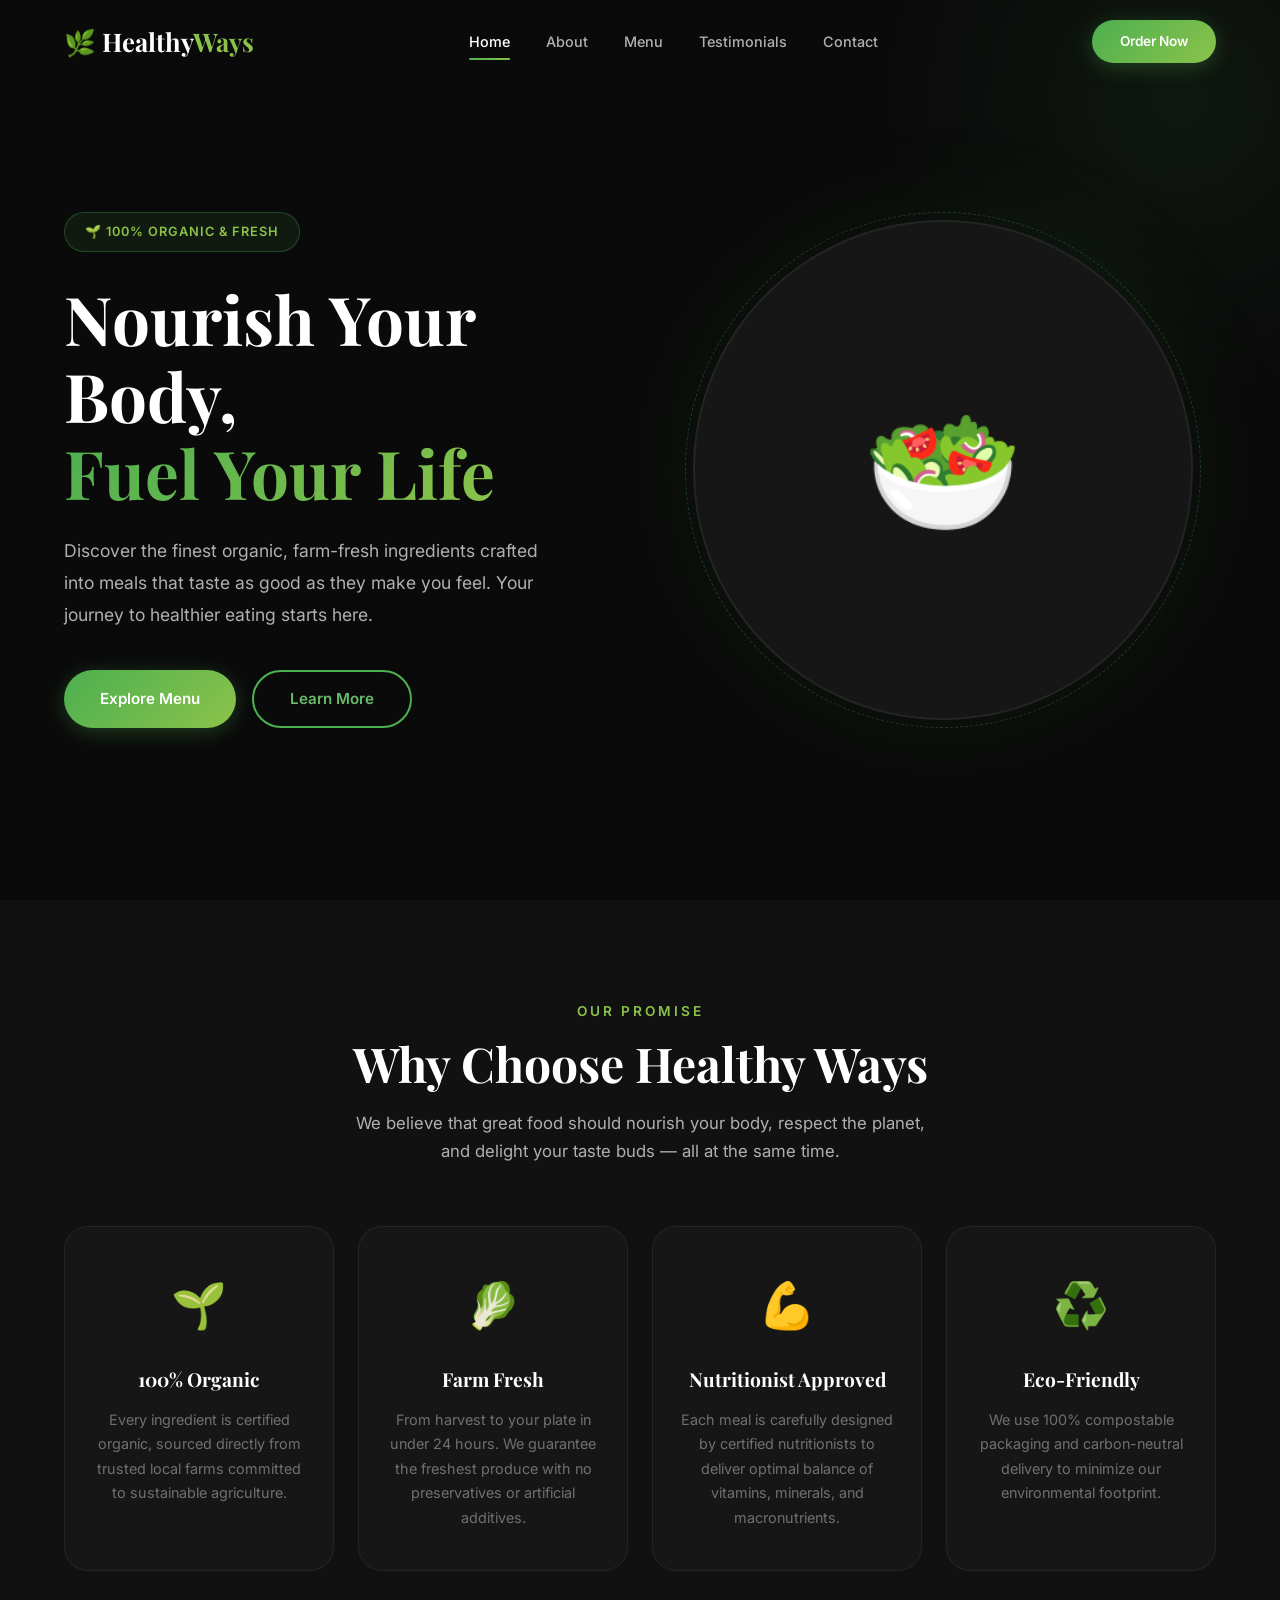
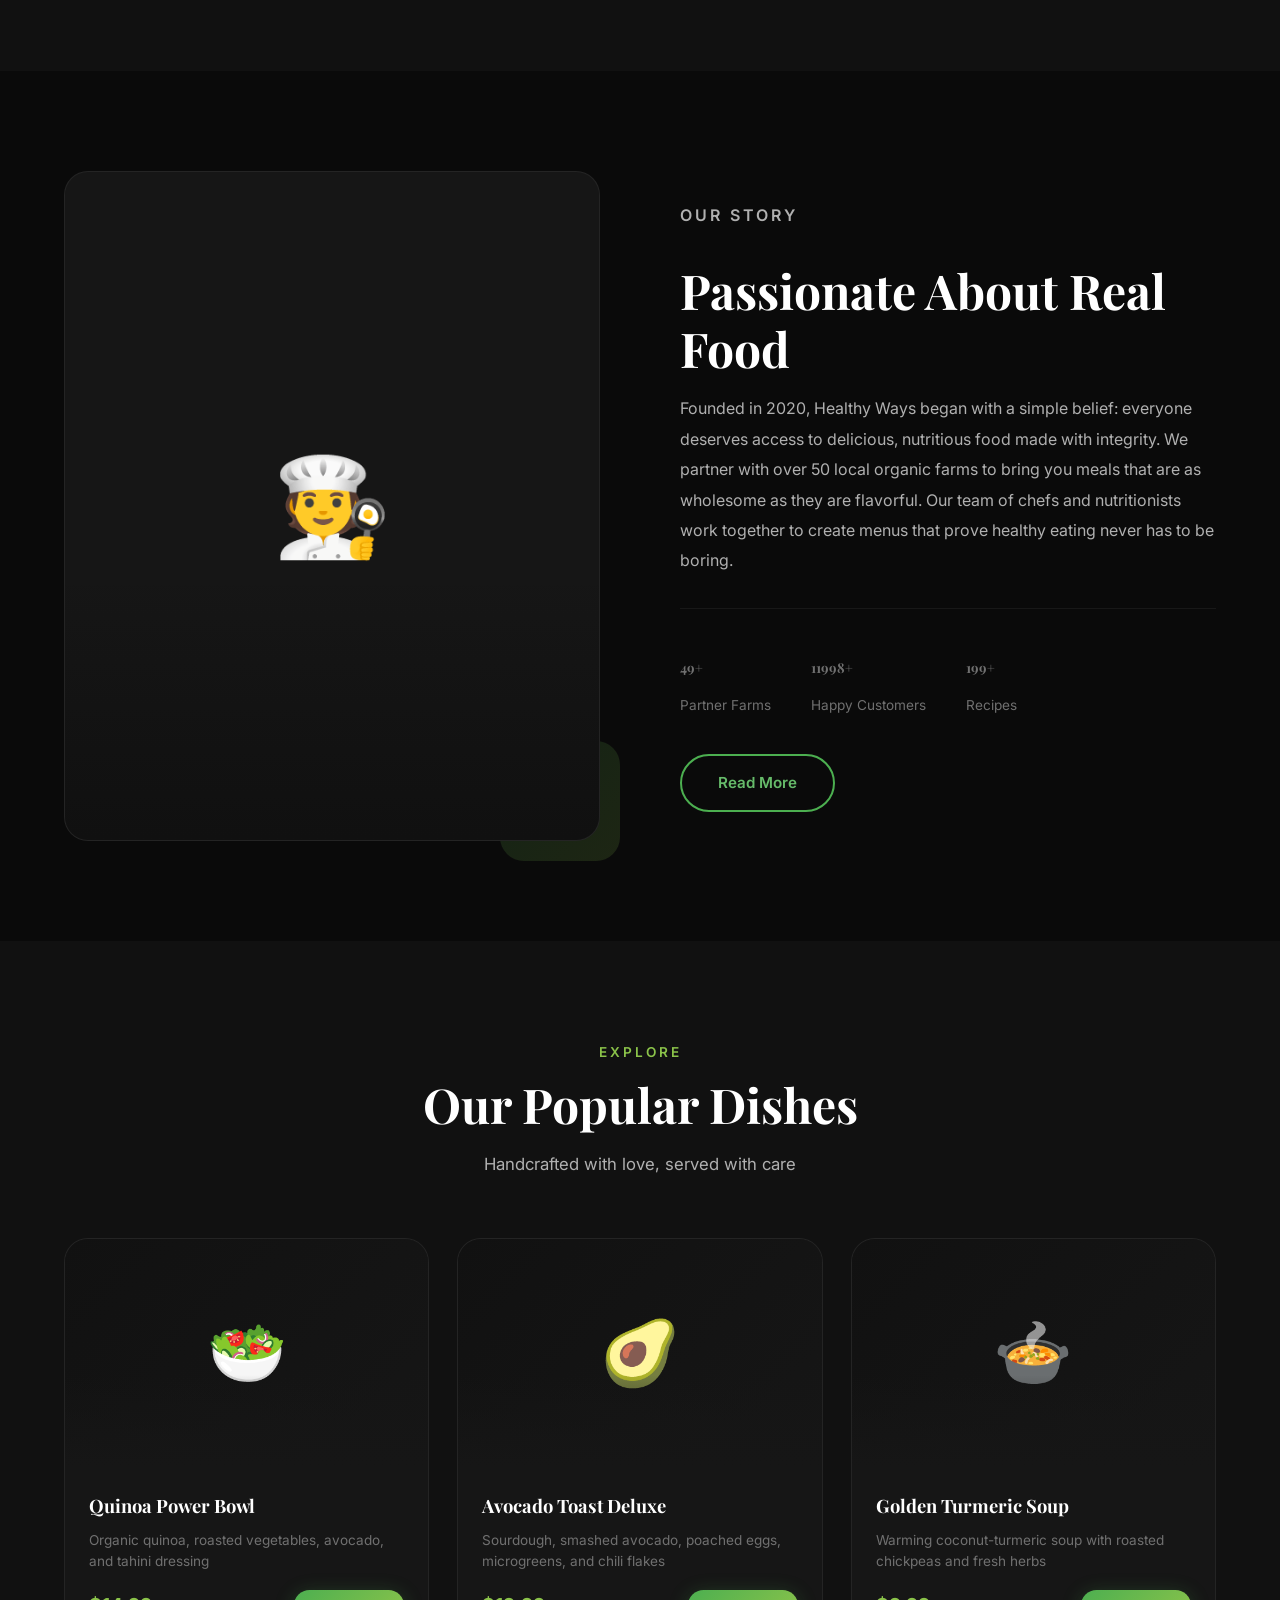
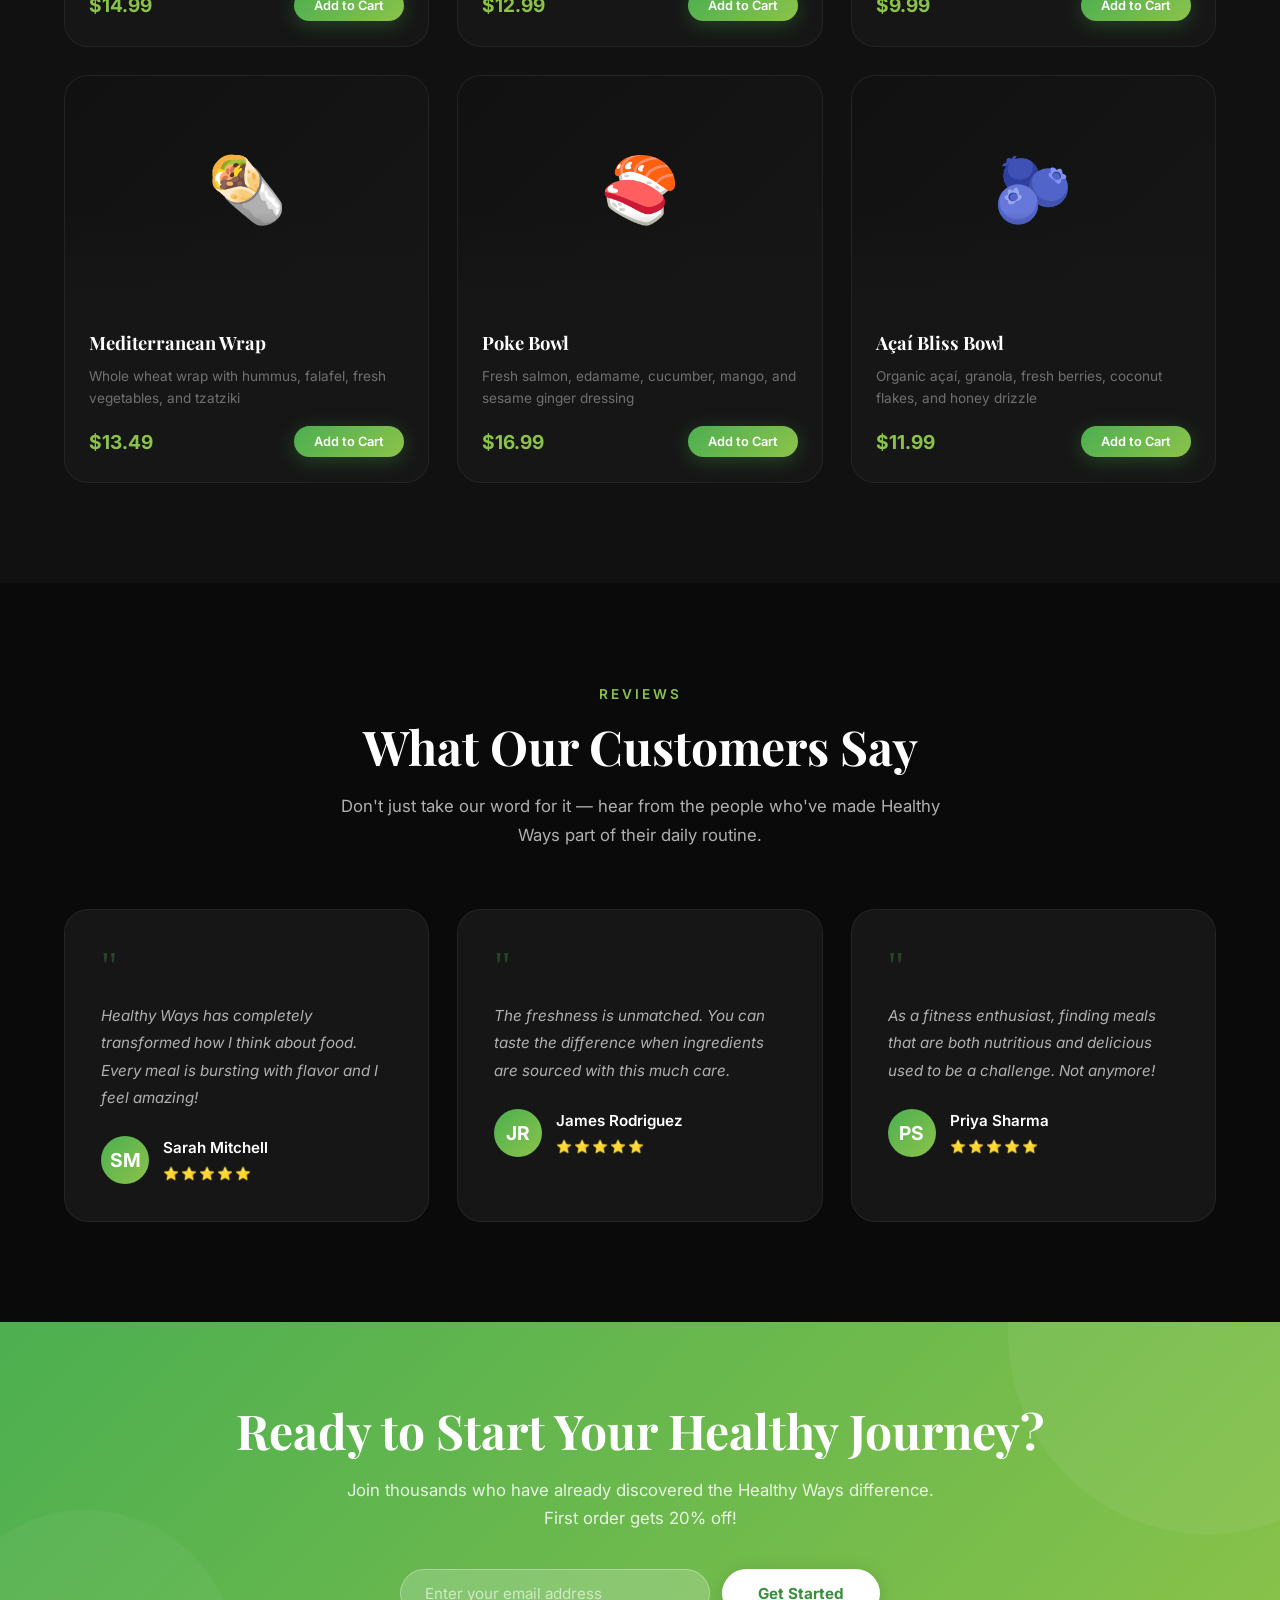
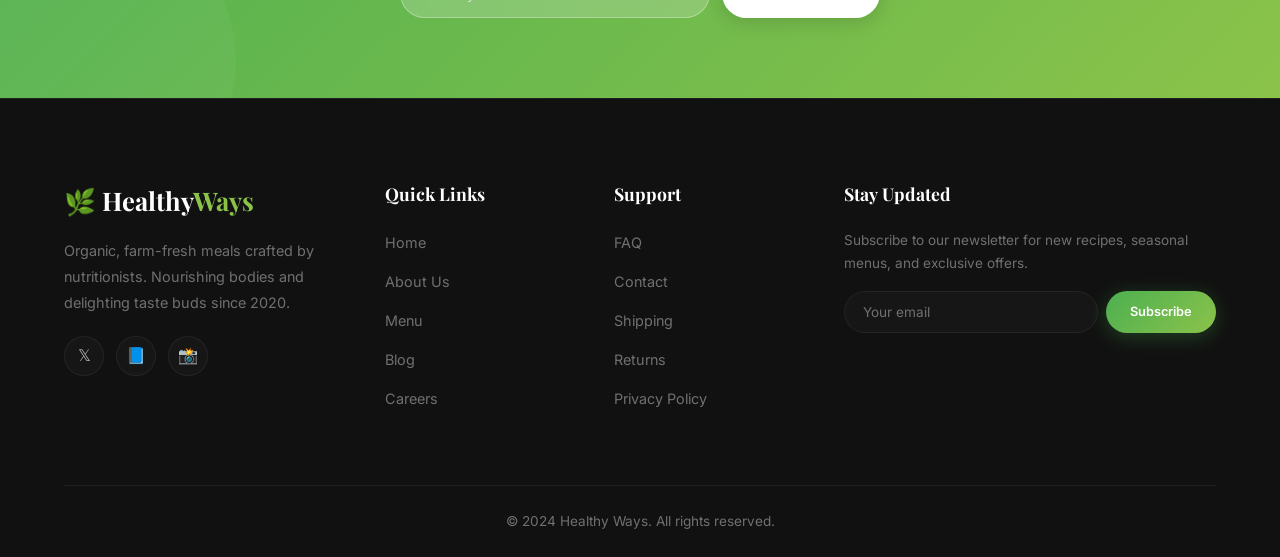
==== index.html @ c26649a1 "Initial commit" ====
<!DOCTYPE html>
<html lang="en">
<head>
  <meta charset="UTF-8">
  <meta name="viewport" content="width=device-width, initial-scale=1.0">
  <meta name="description" content="Healthy Ways — Organic, farm-fresh meals crafted by nutritionists. Discover delicious food that fuels your life.">
  <title>Healthy Ways — Nourish Your Body, Fuel Your Life</title>

  <!-- Google Fonts -->
  <link rel="preconnect" href="https://fonts.googleapis.com">
  <link rel="preconnect" href="https://fonts.gstatic.com" crossorigin>
  <link href="https://fonts.googleapis.com/css2?family=Inter:wght@300;400;500;600;700&family=Playfair+Display:wght@400;700&display=swap" rel="stylesheet">

  <!-- Stylesheet -->
  <link rel="stylesheet" href="css/style.css">
</head>
<body>

  <!-- ============================================
       NAVBAR
       ============================================ -->
  <header class="navbar" role="banner">
    <div class="container">
      <a href="#" class="nav-logo" aria-label="Healthy Ways Home">🌿 Healthy<span>Ways</span></a>

      <nav class="nav-links" role="navigation" aria-label="Main navigation">
        <a href="#home">Home</a>
        <a href="#about">About</a>
        <a href="#menu">Menu</a>
        <a href="#testimonials">Testimonials</a>
        <a href="#contact">Contact</a>
      </nav>

      <div class="nav-cta">
        <a href="#menu" class="btn btn-primary btn-sm">Order Now</a>
      </div>

      <button class="nav-toggle" aria-label="Toggle navigation menu" aria-expanded="false">
        <span></span><span></span><span></span>
      </button>
    </div>
  </header>

  <main>

    <!-- ============================================
         HERO
         ============================================ -->
    <section class="hero" id="home">
      <div class="container">
        <div class="hero-content fade-in">
          <div class="hero-badge">🌱 100% Organic & Fresh</div>
          <h1 class="hero-title">
            Nourish Your Body,<br>
            <span class="highlight">Fuel Your Life</span>
          </h1>
          <p class="hero-subtitle">
            Discover the finest organic, farm-fresh ingredients crafted into meals that taste as good as they make you feel. Your journey to healthier eating starts here.
          </p>
          <div class="hero-buttons">
            <a href="#menu" class="btn btn-primary">Explore Menu</a>
            <a href="#about" class="btn btn-outline">Learn More</a>
          </div>
        </div>

        <div class="hero-image fade-in-right">
          <div class="hero-image-placeholder" role="img" aria-label="Fresh healthy salad bowl">
            🥗
          </div>
        </div>
      </div>
    </section>

    <!-- ============================================
         FEATURES
         ============================================ -->
    <section class="features" id="features">
      <div class="container">
        <div class="section-header fade-in">
          <p class="section-subtitle">Our Promise</p>
          <h2 class="section-title">Why Choose Healthy Ways</h2>
          <p class="section-desc">We believe that great food should nourish your body, respect the planet, and delight your taste buds — all at the same time.</p>
        </div>

        <div class="features-grid">
          <div class="feature-card fade-in">
            <span class="feature-icon">🌱</span>
            <h3>100% Organic</h3>
            <p>Every ingredient is certified organic, sourced directly from trusted local farms committed to sustainable agriculture.</p>
          </div>

          <div class="feature-card fade-in">
            <span class="feature-icon">🥬</span>
            <h3>Farm Fresh</h3>
            <p>From harvest to your plate in under 24 hours. We guarantee the freshest produce with no preservatives or artificial additives.</p>
          </div>

          <div class="feature-card fade-in">
            <span class="feature-icon">💪</span>
            <h3>Nutritionist Approved</h3>
            <p>Each meal is carefully designed by certified nutritionists to deliver optimal balance of vitamins, minerals, and macronutrients.</p>
          </div>

          <div class="feature-card fade-in">
            <span class="feature-icon">♻️</span>
            <h3>Eco-Friendly</h3>
            <p>We use 100% compostable packaging and carbon-neutral delivery to minimize our environmental footprint.</p>
          </div>
        </div>
      </div>
    </section>

    <!-- ============================================
         ABOUT
         ============================================ -->
    <section class="about" id="about">
      <div class="container">
        <div class="about-image fade-in-left">
          <div class="about-image-placeholder" role="img" aria-label="Our chef preparing healthy meals">
            🧑‍🍳
          </div>
          <div class="about-accent"></div>
        </div>

        <div class="about-content fade-in-right">
          <p class="section-subtitle">Our Story</p>
          <h2 class="section-title">Passionate About Real Food</h2>
          <p>
            Founded in 2020, Healthy Ways began with a simple belief: everyone deserves access to delicious, nutritious food made with integrity. We partner with over 50 local organic farms to bring you meals that are as wholesome as they are flavorful. Our team of chefs and nutritionists work together to create menus that prove healthy eating never has to be boring.
          </p>

          <div class="about-stats">
            <div class="about-stat">
              <h4><span class="counter" data-target="50" data-suffix="+">0</span></h4>
              <span>Partner Farms</span>
            </div>
            <div class="about-stat">
              <h4><span class="counter" data-target="12000" data-suffix="+">0</span></h4>
              <span>Happy Customers</span>
            </div>
            <div class="about-stat">
              <h4><span class="counter" data-target="200" data-suffix="+">0</span></h4>
              <span>Recipes</span>
            </div>
          </div>

          <a href="#" class="btn btn-outline">Read More</a>
        </div>
      </div>
    </section>

    <!-- ============================================
         MENU / PRODUCTS
         ============================================ -->
    <section class="menu" id="menu">
      <div class="container">
        <div class="section-header fade-in">
          <p class="section-subtitle">Explore</p>
          <h2 class="section-title">Our Popular Dishes</h2>
          <p class="section-desc">Handcrafted with love, served with care</p>
        </div>

        <div class="menu-grid">
          <!-- Product 1 -->
          <article class="product-card fade-in">
            <div class="product-image" role="img" aria-label="Quinoa Power Bowl">🥗</div>
            <div class="product-info">
              <h3>Quinoa Power Bowl</h3>
              <p class="product-desc">Organic quinoa, roasted vegetables, avocado, and tahini dressing</p>
              <div class="product-footer">
                <span class="product-price">$14.99</span>
                <button class="btn btn-primary btn-sm">Add to Cart</button>
              </div>
            </div>
          </article>

          <!-- Product 2 -->
          <article class="product-card fade-in">
            <div class="product-image" role="img" aria-label="Avocado Toast Deluxe">🥑</div>
            <div class="product-info">
              <h3>Avocado Toast Deluxe</h3>
              <p class="product-desc">Sourdough, smashed avocado, poached eggs, microgreens, and chili flakes</p>
              <div class="product-footer">
                <span class="product-price">$12.99</span>
                <button class="btn btn-primary btn-sm">Add to Cart</button>
              </div>
            </div>
          </article>

          <!-- Product 3 -->
          <article class="product-card fade-in">
            <div class="product-image" role="img" aria-label="Golden Turmeric Soup">🍲</div>
            <div class="product-info">
              <h3>Golden Turmeric Soup</h3>
              <p class="product-desc">Warming coconut-turmeric soup with roasted chickpeas and fresh herbs</p>
              <div class="product-footer">
                <span class="product-price">$9.99</span>
                <button class="btn btn-primary btn-sm">Add to Cart</button>
              </div>
            </div>
          </article>

          <!-- Product 4 -->
          <article class="product-card fade-in">
            <div class="product-image" role="img" aria-label="Mediterranean Wrap">🌯</div>
            <div class="product-info">
              <h3>Mediterranean Wrap</h3>
              <p class="product-desc">Whole wheat wrap with hummus, falafel, fresh vegetables, and tzatziki</p>
              <div class="product-footer">
                <span class="product-price">$13.49</span>
                <button class="btn btn-primary btn-sm">Add to Cart</button>
              </div>
            </div>
          </article>

          <!-- Product 5 -->
          <article class="product-card fade-in">
            <div class="product-image" role="img" aria-label="Poke Bowl">🍣</div>
            <div class="product-info">
              <h3>Poke Bowl</h3>
              <p class="product-desc">Fresh salmon, edamame, cucumber, mango, and sesame ginger dressing</p>
              <div class="product-footer">
                <span class="product-price">$16.99</span>
                <button class="btn btn-primary btn-sm">Add to Cart</button>
              </div>
            </div>
          </article>

          <!-- Product 6 -->
          <article class="product-card fade-in">
            <div class="product-image" role="img" aria-label="Açaí Bliss Bowl">🫐</div>
            <div class="product-info">
              <h3>Açaí Bliss Bowl</h3>
              <p class="product-desc">Organic açaí, granola, fresh berries, coconut flakes, and honey drizzle</p>
              <div class="product-footer">
                <span class="product-price">$11.99</span>
                <button class="btn btn-primary btn-sm">Add to Cart</button>
              </div>
            </div>
          </article>
        </div>
      </div>
    </section>

    <!-- ============================================
         TESTIMONIALS
         ============================================ -->
    <section class="testimonials" id="testimonials">
      <div class="container">
        <div class="section-header fade-in">
          <p class="section-subtitle">Reviews</p>
          <h2 class="section-title">What Our Customers Say</h2>
          <p class="section-desc">Don't just take our word for it — hear from the people who've made Healthy Ways part of their daily routine.</p>
        </div>

        <div class="testimonials-grid">
          <article class="testimonial-card fade-in">
            <div class="testimonial-quote">"</div>
            <p>Healthy Ways has completely transformed how I think about food. Every meal is bursting with flavor and I feel amazing!</p>
            <div class="testimonial-author">
              <div class="testimonial-avatar">SM</div>
              <div>
                <div class="testimonial-name">Sarah Mitchell</div>
                <div class="testimonial-rating">⭐⭐⭐⭐⭐</div>
              </div>
            </div>
          </article>

          <article class="testimonial-card fade-in">
            <div class="testimonial-quote">"</div>
            <p>The freshness is unmatched. You can taste the difference when ingredients are sourced with this much care.</p>
            <div class="testimonial-author">
              <div class="testimonial-avatar">JR</div>
              <div>
                <div class="testimonial-name">James Rodriguez</div>
                <div class="testimonial-rating">⭐⭐⭐⭐⭐</div>
              </div>
            </div>
          </article>

          <article class="testimonial-card fade-in">
            <div class="testimonial-quote">"</div>
            <p>As a fitness enthusiast, finding meals that are both nutritious and delicious used to be a challenge. Not anymore!</p>
            <div class="testimonial-author">
              <div class="testimonial-avatar">PS</div>
              <div>
                <div class="testimonial-name">Priya Sharma</div>
                <div class="testimonial-rating">⭐⭐⭐⭐⭐</div>
              </div>
            </div>
          </article>
        </div>
      </div>
    </section>

    <!-- ============================================
         CTA SECTION
         ============================================ -->
    <section class="cta-section" id="contact">
      <div class="container">
        <h2 class="section-title">Ready to Start Your Healthy Journey?</h2>
        <p class="section-desc">Join thousands who have already discovered the Healthy Ways difference. First order gets 20% off!</p>
        <form class="cta-form newsletter-form" aria-label="Get started form">
          <input type="email" placeholder="Enter your email address" required aria-label="Email address">
          <button type="submit" class="btn">Get Started</button>
        </form>
        <p class="cta-success">🎉 Welcome aboard! Check your inbox for your 20% discount code.</p>
      </div>
    </section>

  </main>

  <!-- ============================================
       FOOTER
       ============================================ -->
  <footer class="footer" role="contentinfo">
    <div class="container">
      <div class="footer-grid">

        <!-- Brand -->
        <div class="footer-brand">
          <a href="#" class="nav-logo">🌿 Healthy<span>Ways</span></a>
          <p>Organic, farm-fresh meals crafted by nutritionists. Nourishing bodies and delighting taste buds since 2020.</p>
          <div class="footer-socials">
            <a href="#" aria-label="Twitter">𝕏</a>
            <a href="#" aria-label="Facebook">📘</a>
            <a href="#" aria-label="Instagram">📸</a>
          </div>
        </div>

        <!-- Quick Links -->
        <div class="footer-col">
          <h4>Quick Links</h4>
          <ul>
            <li><a href="#home">Home</a></li>
            <li><a href="#about">About Us</a></li>
            <li><a href="#menu">Menu</a></li>
            <li><a href="#">Blog</a></li>
            <li><a href="#">Careers</a></li>
          </ul>
        </div>

        <!-- Support -->
        <div class="footer-col">
          <h4>Support</h4>
          <ul>
            <li><a href="#">FAQ</a></li>
            <li><a href="#contact">Contact</a></li>
            <li><a href="#">Shipping</a></li>
            <li><a href="#">Returns</a></li>
            <li><a href="#">Privacy Policy</a></li>
          </ul>
        </div>

        <!-- Newsletter -->
        <div class="footer-col footer-newsletter">
          <h4>Stay Updated</h4>
          <p>Subscribe to our newsletter for new recipes, seasonal menus, and exclusive offers.</p>
          <form class="footer-newsletter-form newsletter-form" aria-label="Newsletter signup">
            <input type="email" placeholder="Your email" required aria-label="Email for newsletter">
            <button type="submit" class="btn btn-primary btn-sm">Subscribe</button>
          </form>
        </div>

      </div>

      <div class="footer-bottom">
        <p>&copy; 2024 Healthy Ways. All rights reserved.</p>
      </div>
    </div>
  </footer>

  <!-- JavaScript -->
  <script src="js/main.js"></script>
</body>
</html>
---- css/style.css ----
/* ============================================
   Healthy Ways — Dark Theme Stylesheet
   ============================================ */

/* --- Custom Properties --- */
:root {
  /* Colors */
  --bg-primary: #0a0a0a;
  --bg-secondary: #111111;
  --bg-card: #161616;
  --bg-card-hover: #1c1c1c;
  --bg-navbar: rgba(10, 10, 10, 0.85);
  --bg-navbar-scrolled: rgba(10, 10, 10, 0.97);

  --accent: #4CAF50;
  --accent-light: #66BB6A;
  --accent-dark: #388E3C;
  --accent-lime: #8BC34A;
  --accent-gradient: linear-gradient(135deg, #4CAF50, #8BC34A);

  --text-primary: #ffffff;
  --text-secondary: #b0b0b0;
  --text-muted: #707070;
  --text-accent: #8BC34A;

  --border-color: rgba(255, 255, 255, 0.06);
  --border-accent: rgba(76, 175, 80, 0.3);

  /* Typography */
  --font-heading: 'Playfair Display', Georgia, serif;
  --font-body: 'Inter', -apple-system, BlinkMacSystemFont, sans-serif;

  /* Spacing */
  --section-padding: 100px 0;
  --container-max: 1200px;
  --gap: 24px;
  --radius-sm: 8px;
  --radius-md: 16px;
  --radius-lg: 24px;
  --radius-pill: 50px;

  /* Transitions */
  --transition: 0.3s ease;
  --transition-slow: 0.5s ease;
}

/* --- Reset --- */
*,
*::before,
*::after {
  margin: 0;
  padding: 0;
  box-sizing: border-box;
}

html {
  scroll-behavior: smooth;
  font-size: 16px;
  -webkit-font-smoothing: antialiased;
  -moz-osx-font-smoothing: grayscale;
}

body {
  font-family: var(--font-body);
  background-color: var(--bg-primary);
  color: var(--text-secondary);
  line-height: 1.7;
  overflow-x: hidden;
}

a {
  text-decoration: none;
  color: inherit;
  transition: color var(--transition);
}

ul, ol {
  list-style: none;
}

img {
  max-width: 100%;
  height: auto;
  display: block;
}

button, input {
  font-family: inherit;
  border: none;
  outline: none;
  background: none;
}

/* --- Utilities --- */
.container {
  width: 100%;
  max-width: var(--container-max);
  margin: 0 auto;
  padding: 0 24px;
}

.section-subtitle {
  font-family: var(--font-body);
  font-size: 0.85rem;
  font-weight: 600;
  text-transform: uppercase;
  letter-spacing: 3px;
  color: var(--accent-lime);
  margin-bottom: 12px;
}

.section-title {
  font-family: var(--font-heading);
  font-size: clamp(2rem, 4vw, 3rem);
  font-weight: 700;
  color: var(--text-primary);
  margin-bottom: 16px;
  line-height: 1.2;
}

.section-desc {
  font-size: 1.05rem;
  color: var(--text-secondary);
  max-width: 600px;
  margin-bottom: 48px;
}

.section-header {
  text-align: center;
  margin-bottom: 60px;
}

.section-header .section-desc {
  margin-left: auto;
  margin-right: auto;
}

/* --- Buttons --- */
.btn {
  display: inline-flex;
  align-items: center;
  justify-content: center;
  gap: 8px;
  padding: 14px 36px;
  font-size: 0.95rem;
  font-weight: 600;
  border-radius: var(--radius-pill);
  cursor: pointer;
  transition: all var(--transition);
  white-space: nowrap;
}

.btn-primary {
  background: var(--accent-gradient);
  color: #fff;
  box-shadow: 0 4px 20px rgba(76, 175, 80, 0.3);
}

.btn-primary:hover {
  transform: translateY(-2px);
  box-shadow: 0 8px 30px rgba(76, 175, 80, 0.45);
}

.btn-outline {
  border: 2px solid var(--accent);
  color: var(--accent-light);
  background: transparent;
}

.btn-outline:hover {
  background: var(--accent);
  color: #fff;
  transform: translateY(-2px);
}

.btn-sm {
  padding: 10px 24px;
  font-size: 0.85rem;
}

/* ============================================
   NAVBAR
   ============================================ */
.navbar {
  position: fixed;
  top: 0;
  left: 0;
  width: 100%;
  z-index: 1000;
  padding: 20px 0;
  transition: all var(--transition);
  background: transparent;
}

.navbar.scrolled {
  background: var(--bg-navbar-scrolled);
  backdrop-filter: blur(20px);
  -webkit-backdrop-filter: blur(20px);
  padding: 12px 0;
  box-shadow: 0 4px 30px rgba(0, 0, 0, 0.3);
}

.navbar .container {
  display: flex;
  align-items: center;
  justify-content: space-between;
}

.nav-logo {
  font-family: var(--font-heading);
  font-size: 1.6rem;
  font-weight: 700;
  color: var(--text-primary);
}

.nav-logo span {
  color: var(--accent-lime);
}

.nav-links {
  display: flex;
  align-items: center;
  gap: 36px;
}

.nav-links a {
  font-size: 0.9rem;
  font-weight: 500;
  color: var(--text-secondary);
  position: relative;
  padding: 4px 0;
}

.nav-links a::after {
  content: '';
  position: absolute;
  bottom: -2px;
  left: 0;
  width: 0;
  height: 2px;
  background: var(--accent-gradient);
  transition: width var(--transition);
  border-radius: 2px;
}

.nav-links a:hover,
.nav-links a.active {
  color: var(--text-primary);
}

.nav-links a:hover::after,
.nav-links a.active::after {
  width: 100%;
}

.nav-cta .btn {
  padding: 10px 28px;
  font-size: 0.85rem;
}

.nav-toggle {
  display: none;
  flex-direction: column;
  gap: 5px;
  cursor: pointer;
  padding: 4px;
}

.nav-toggle span {
  width: 24px;
  height: 2px;
  background: var(--text-primary);
  border-radius: 2px;
  transition: all var(--transition);
}

/* ============================================
   HERO
   ============================================ */
.hero {
  min-height: 100vh;
  display: flex;
  align-items: center;
  padding: 120px 0 80px;
  position: relative;
  overflow: hidden;
}

.hero::before {
  content: '';
  position: absolute;
  top: -200px;
  right: -200px;
  width: 600px;
  height: 600px;
  background: radial-gradient(circle, rgba(76, 175, 80, 0.08) 0%, transparent 70%);
  border-radius: 50%;
  pointer-events: none;
}

.hero .container {
  display: grid;
  grid-template-columns: 1fr 1fr;
  gap: 60px;
  align-items: center;
}

.hero-content {
  max-width: 580px;
}

.hero-badge {
  display: inline-flex;
  align-items: center;
  gap: 8px;
  background: rgba(76, 175, 80, 0.1);
  border: 1px solid var(--border-accent);
  border-radius: var(--radius-pill);
  padding: 8px 20px;
  font-size: 0.8rem;
  font-weight: 600;
  color: var(--accent-lime);
  margin-bottom: 28px;
  letter-spacing: 1px;
  text-transform: uppercase;
}

.hero-title {
  font-family: var(--font-heading);
  font-size: clamp(2.5rem, 5.5vw, 4.2rem);
  font-weight: 700;
  color: var(--text-primary);
  line-height: 1.15;
  margin-bottom: 24px;
}

.hero-title .highlight {
  background: var(--accent-gradient);
  -webkit-background-clip: text;
  -webkit-text-fill-color: transparent;
  background-clip: text;
}

.hero-subtitle {
  font-size: 1.1rem;
  color: var(--text-secondary);
  line-height: 1.8;
  margin-bottom: 40px;
  max-width: 480px;
}

.hero-buttons {
  display: flex;
  gap: 16px;
  flex-wrap: wrap;
}

.hero-image {
  position: relative;
  display: flex;
  align-items: center;
  justify-content: center;
}

.hero-image-placeholder {
  width: 100%;
  aspect-ratio: 1;
  max-width: 500px;
  background: var(--bg-card);
  border-radius: 50%;
  display: flex;
  align-items: center;
  justify-content: center;
  font-size: 8rem;
  border: 2px solid var(--border-color);
  position: relative;
  box-shadow: 0 0 120px rgba(76, 175, 80, 0.08);
}

.hero-image-placeholder::before {
  content: '';
  position: absolute;
  inset: -10px;
  border-radius: 50%;
  border: 1px dashed var(--border-accent);
  animation: spin 30s linear infinite;
}

@keyframes spin {
  to { transform: rotate(360deg); }
}

/* ============================================
   FEATURES
   ============================================ */
.features {
  padding: var(--section-padding);
  background: var(--bg-secondary);
}

.features-grid {
  display: grid;
  grid-template-columns: repeat(4, 1fr);
  gap: var(--gap);
}

.feature-card {
  background: var(--bg-card);
  border: 1px solid var(--border-color);
  border-radius: var(--radius-lg);
  padding: 40px 28px;
  text-align: center;
  transition: all var(--transition);
  position: relative;
  overflow: hidden;
}

.feature-card::before {
  content: '';
  position: absolute;
  top: 0;
  left: 0;
  width: 100%;
  height: 3px;
  background: var(--accent-gradient);
  transform: scaleX(0);
  transition: transform var(--transition);
}

.feature-card:hover {
  transform: translateY(-8px);
  border-color: var(--border-accent);
  background: var(--bg-card-hover);
  box-shadow: 0 20px 60px rgba(0, 0, 0, 0.3);
}

.feature-card:hover::before {
  transform: scaleX(1);
}

.feature-icon {
  font-size: 2.8rem;
  margin-bottom: 20px;
  display: block;
}

.feature-card h3 {
  font-family: var(--font-heading);
  font-size: 1.2rem;
  color: var(--text-primary);
  margin-bottom: 12px;
}

.feature-card p {
  font-size: 0.9rem;
  color: var(--text-muted);
  line-height: 1.7;
}

/* ============================================
   ABOUT
   ============================================ */
.about {
  padding: var(--section-padding);
}

.about .container {
  display: grid;
  grid-template-columns: 1fr 1fr;
  gap: 80px;
  align-items: center;
}

.about-image {
  position: relative;
}

.about-image-placeholder {
  width: 100%;
  aspect-ratio: 4/5;
  background: var(--bg-card);
  border-radius: var(--radius-lg);
  display: flex;
  align-items: center;
  justify-content: center;
  font-size: 6rem;
  border: 1px solid var(--border-color);
  position: relative;
  overflow: hidden;
}

.about-image-placeholder::after {
  content: '';
  position: absolute;
  bottom: 0;
  left: 0;
  width: 100%;
  height: 40%;
  background: linear-gradient(to top, rgba(10, 10, 10, 0.5), transparent);
}

.about-accent {
  position: absolute;
  bottom: -20px;
  right: -20px;
  width: 120px;
  height: 120px;
  background: var(--accent-gradient);
  border-radius: var(--radius-lg);
  opacity: 0.15;
  z-index: -1;
}

.about-content .section-title {
  text-align: left;
}

.about-content .section-subtitle {
  text-align: left;
}

.about-content p {
  font-size: 1rem;
  line-height: 1.9;
  margin-bottom: 32px;
  color: var(--text-secondary);
}

.about-stats {
  display: flex;
  gap: 40px;
  margin-bottom: 36px;
  padding-top: 24px;
  border-top: 1px solid var(--border-color);
}

.about-stat h4 {
  font-family: var(--font-heading);
  font-size: 2rem;
  color: var(--accent-lime);
  margin-bottom: 4px;
}

.about-stat span {
  font-size: 0.85rem;
  color: var(--text-muted);
}

/* ============================================
   MENU / PRODUCTS
   ============================================ */
.menu {
  padding: var(--section-padding);
  background: var(--bg-secondary);
}

.menu-grid {
  display: grid;
  grid-template-columns: repeat(3, 1fr);
  gap: 28px;
}

.product-card {
  background: var(--bg-card);
  border: 1px solid var(--border-color);
  border-radius: var(--radius-lg);
  overflow: hidden;
  transition: all var(--transition);
}

.product-card:hover {
  transform: translateY(-6px);
  box-shadow: 0 20px 50px rgba(0, 0, 0, 0.3);
  border-color: var(--border-accent);
}

.product-image {
  width: 100%;
  aspect-ratio: 16/10;
  background: linear-gradient(135deg, var(--bg-secondary), var(--bg-card));
  display: flex;
  align-items: center;
  justify-content: center;
  font-size: 4rem;
  position: relative;
  overflow: hidden;
}

.product-image::after {
  content: '';
  position: absolute;
  inset: 0;
  background: linear-gradient(to top, var(--bg-card) 0%, transparent 40%);
}

.product-info {
  padding: 24px;
}

.product-info h3 {
  font-family: var(--font-heading);
  font-size: 1.15rem;
  color: var(--text-primary);
  margin-bottom: 8px;
}

.product-info .product-desc {
  font-size: 0.85rem;
  color: var(--text-muted);
  line-height: 1.6;
  margin-bottom: 16px;
}

.product-footer {
  display: flex;
  align-items: center;
  justify-content: space-between;
}

.product-price {
  font-size: 1.2rem;
  font-weight: 700;
  color: var(--accent-lime);
}

.product-footer .btn {
  padding: 8px 20px;
  font-size: 0.8rem;
}

/* ============================================
   TESTIMONIALS
   ============================================ */
.testimonials {
  padding: var(--section-padding);
}

.testimonials-grid {
  display: grid;
  grid-template-columns: repeat(3, 1fr);
  gap: 28px;
}

.testimonial-card {
  background: var(--bg-card);
  border: 1px solid var(--border-color);
  border-radius: var(--radius-lg);
  padding: 36px;
  position: relative;
  transition: all var(--transition);
}

.testimonial-card:hover {
  border-color: var(--border-accent);
  transform: translateY(-4px);
}

.testimonial-quote {
  font-size: 2.5rem;
  color: var(--accent);
  opacity: 0.3;
  line-height: 1;
  margin-bottom: 16px;
  font-family: Georgia, serif;
}

.testimonial-card p {
  font-size: 0.95rem;
  color: var(--text-secondary);
  line-height: 1.8;
  margin-bottom: 24px;
  font-style: italic;
}

.testimonial-author {
  display: flex;
  align-items: center;
  gap: 14px;
}

.testimonial-avatar {
  width: 48px;
  height: 48px;
  background: var(--accent-gradient);
  border-radius: 50%;
  display: flex;
  align-items: center;
  justify-content: center;
  font-size: 1.2rem;
  font-weight: 700;
  color: #fff;
}

.testimonial-name {
  font-weight: 600;
  color: var(--text-primary);
  font-size: 0.95rem;
}

.testimonial-rating {
  font-size: 0.8rem;
  color: #FFC107;
  letter-spacing: 2px;
  margin-top: 2px;
}

/* ============================================
   CTA SECTION
   ============================================ */
.cta-section {
  padding: 80px 0;
  background: var(--accent-gradient);
  position: relative;
  overflow: hidden;
}

.cta-section::before {
  content: '';
  position: absolute;
  top: -50%;
  right: -10%;
  width: 400px;
  height: 400px;
  background: rgba(255, 255, 255, 0.05);
  border-radius: 50%;
}

.cta-section::after {
  content: '';
  position: absolute;
  bottom: -30%;
  left: -5%;
  width: 300px;
  height: 300px;
  background: rgba(255, 255, 255, 0.04);
  border-radius: 50%;
}

.cta-section .container {
  text-align: center;
  position: relative;
  z-index: 1;
}

.cta-section .section-title {
  color: #fff;
  margin-bottom: 16px;
}

.cta-section .section-desc {
  color: rgba(255, 255, 255, 0.85);
  margin-left: auto;
  margin-right: auto;
  margin-bottom: 36px;
}

.cta-form {
  display: flex;
  gap: 12px;
  max-width: 480px;
  margin: 0 auto;
}

.cta-form input {
  flex: 1;
  padding: 14px 24px;
  border-radius: var(--radius-pill);
  background: rgba(255, 255, 255, 0.2);
  backdrop-filter: blur(10px);
  color: #fff;
  font-size: 0.95rem;
  border: 1px solid rgba(255, 255, 255, 0.3);
}

.cta-form input::placeholder {
  color: rgba(255, 255, 255, 0.6);
}

.cta-form .btn {
  background: #fff;
  color: var(--accent-dark);
  font-weight: 700;
  box-shadow: 0 4px 20px rgba(0, 0, 0, 0.15);
}

.cta-form .btn:hover {
  transform: translateY(-2px);
  box-shadow: 0 8px 30px rgba(0, 0, 0, 0.25);
}

.cta-success {
  display: none;
  color: #fff;
  font-weight: 600;
  margin-top: 16px;
  font-size: 0.95rem;
}

.cta-success.visible {
  display: block;
  animation: fadeUp 0.4s ease;
}

/* ============================================
   FOOTER
   ============================================ */
.footer {
  padding: 80px 0 0;
  background: var(--bg-secondary);
  border-top: 1px solid var(--border-color);
}

.footer-grid {
  display: grid;
  grid-template-columns: 1.5fr 1fr 1fr 1.5fr;
  gap: 48px;
  padding-bottom: 60px;
}

.footer-brand .nav-logo {
  margin-bottom: 16px;
  display: inline-block;
}

.footer-brand p {
  font-size: 0.9rem;
  color: var(--text-muted);
  line-height: 1.8;
  margin-bottom: 20px;
}

.footer-socials {
  display: flex;
  gap: 12px;
}

.footer-socials a {
  width: 40px;
  height: 40px;
  border-radius: 50%;
  background: var(--bg-card);
  border: 1px solid var(--border-color);
  display: flex;
  align-items: center;
  justify-content: center;
  font-size: 1rem;
  transition: all var(--transition);
}

.footer-socials a:hover {
  background: var(--accent);
  border-color: var(--accent);
  transform: translateY(-3px);
}

.footer-col h4 {
  font-family: var(--font-heading);
  font-size: 1.1rem;
  color: var(--text-primary);
  margin-bottom: 20px;
}

.footer-col ul li {
  margin-bottom: 12px;
}

.footer-col ul a {
  font-size: 0.9rem;
  color: var(--text-muted);
}

.footer-col ul a:hover {
  color: var(--accent-lime);
  padding-left: 4px;
}

.footer-newsletter p {
  font-size: 0.85rem;
  color: var(--text-muted);
  margin-bottom: 16px;
  line-height: 1.7;
}

.footer-newsletter-form {
  display: flex;
  gap: 8px;
}

.footer-newsletter-form input {
  flex: 1;
  padding: 12px 18px;
  border-radius: var(--radius-pill);
  background: var(--bg-card);
  border: 1px solid var(--border-color);
  color: var(--text-primary);
  font-size: 0.85rem;
}

.footer-newsletter-form input::placeholder {
  color: var(--text-muted);
}

.footer-newsletter-form .btn {
  padding: 12px 24px;
  font-size: 0.8rem;
}

.footer-bottom {
  border-top: 1px solid var(--border-color);
  padding: 24px 0;
  text-align: center;
}

.footer-bottom p {
  font-size: 0.85rem;
  color: var(--text-muted);
}

/* ============================================
   SCROLL ANIMATIONS
   ============================================ */
.fade-in {
  opacity: 0;
  transform: translateY(30px);
  transition: opacity 0.7s ease, transform 0.7s ease;
}

.fade-in.visible {
  opacity: 1;
  transform: translateY(0);
}

.fade-in-left {
  opacity: 0;
  transform: translateX(-40px);
  transition: opacity 0.7s ease, transform 0.7s ease;
}

.fade-in-left.visible {
  opacity: 1;
  transform: translateX(0);
}

.fade-in-right {
  opacity: 0;
  transform: translateX(40px);
  transition: opacity 0.7s ease, transform 0.7s ease;
}

.fade-in-right.visible {
  opacity: 1;
  transform: translateX(0);
}

@keyframes fadeUp {
  from {
    opacity: 0;
    transform: translateY(10px);
  }
  to {
    opacity: 1;
    transform: translateY(0);
  }
}

/* ============================================
   RESPONSIVE
   ============================================ */
@media (max-width: 1200px) {
  .footer-grid {
    grid-template-columns: 1.5fr 1fr 1fr;
  }

  .footer-newsletter {
    grid-column: 1 / -1;
  }
}

@media (max-width: 992px) {
  .hero .container {
    grid-template-columns: 1fr;
    text-align: center;
  }

  .hero-content {
    max-width: 100%;
  }

  .hero-subtitle {
    max-width: 100%;
  }

  .hero-buttons {
    justify-content: center;
  }

  .hero-image {
    order: -1;
  }

  .hero-image-placeholder {
    max-width: 350px;
    margin: 0 auto;
    font-size: 5rem;
  }

  .features-grid {
    grid-template-columns: repeat(2, 1fr);
  }

  .about .container {
    grid-template-columns: 1fr;
    gap: 40px;
  }

  .about-content .section-title,
  .about-content .section-subtitle {
    text-align: center;
  }

  .about-content p {
    text-align: center;
  }

  .about-content {
    display: flex;
    flex-direction: column;
    align-items: center;
  }

  .about-stats {
    justify-content: center;
  }

  .menu-grid {
    grid-template-columns: repeat(2, 1fr);
  }

  .testimonials-grid {
    grid-template-columns: repeat(2, 1fr);
  }

  .footer-grid {
    grid-template-columns: 1fr 1fr;
  }
}

@media (max-width: 768px) {
  :root {
    --section-padding: 70px 0;
  }

  /* Mobile nav */
  .nav-links {
    position: fixed;
    top: 0;
    right: -100%;
    width: 280px;
    height: 100vh;
    background: var(--bg-secondary);
    flex-direction: column;
    justify-content: center;
    padding: 40px;
    gap: 24px;
    transition: right var(--transition);
    border-left: 1px solid var(--border-color);
    z-index: 999;
  }

  .nav-links.active {
    right: 0;
  }

  .nav-toggle {
    display: flex;
    z-index: 1001;
  }

  .nav-cta {
    display: none;
  }

  .features-grid {
    grid-template-columns: 1fr;
    max-width: 400px;
    margin: 0 auto;
  }

  .menu-grid {
    grid-template-columns: 1fr;
    max-width: 420px;
    margin: 0 auto;
  }

  .testimonials-grid {
    grid-template-columns: 1fr;
    max-width: 480px;
    margin: 0 auto;
  }

  .cta-form {
    flex-direction: column;
  }

  .footer-grid {
    grid-template-columns: 1fr;
    text-align: center;
  }

  .footer-socials {
    justify-content: center;
  }

  .footer-newsletter-form {
    flex-direction: column;
    align-items: center;
  }

  .footer-newsletter-form input {
    width: 100%;
  }
}

@media (max-width: 576px) {
  .hero-title {
    font-size: 2rem;
  }

  .hero-image-placeholder {
    max-width: 260px;
    font-size: 3.5rem;
  }

  .hero-buttons {
    flex-direction: column;
    align-items: center;
  }

  .about-stats {
    flex-direction: column;
    align-items: center;
    gap: 20px;
    text-align: center;
  }
}
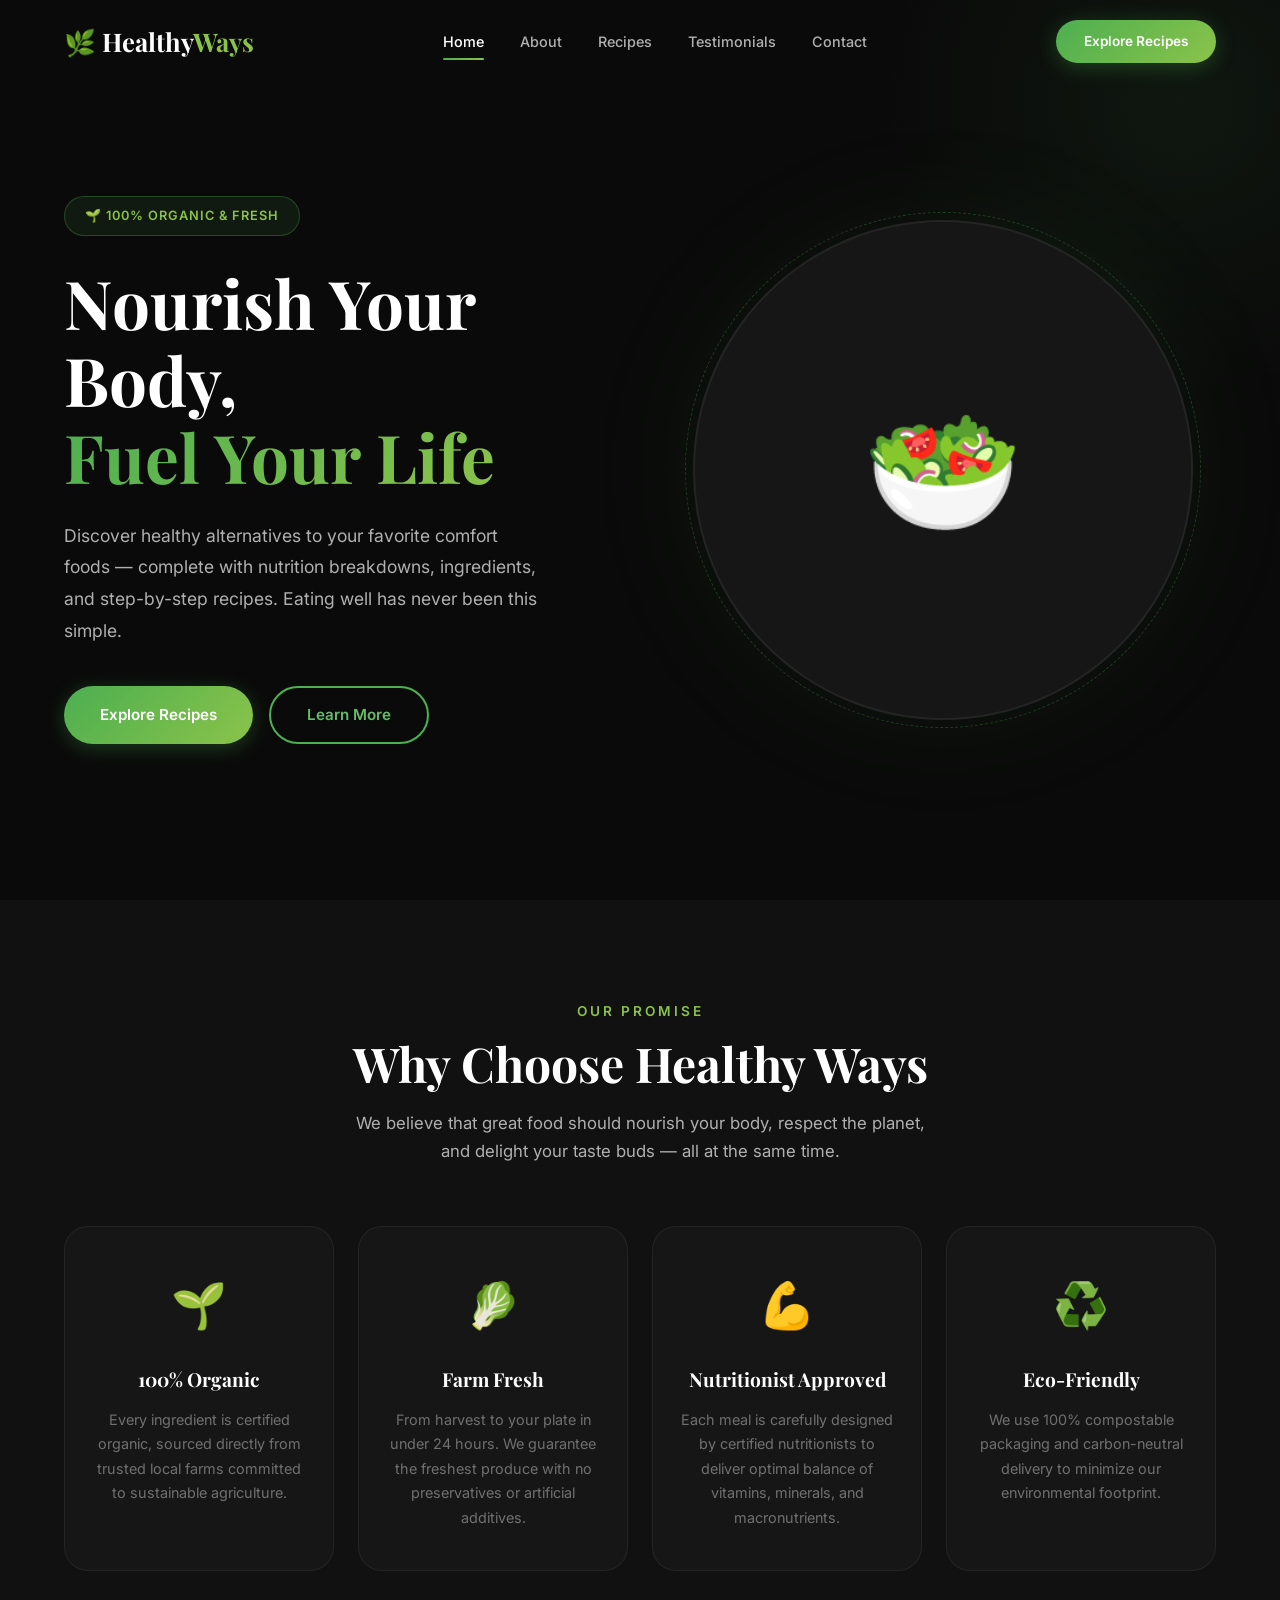
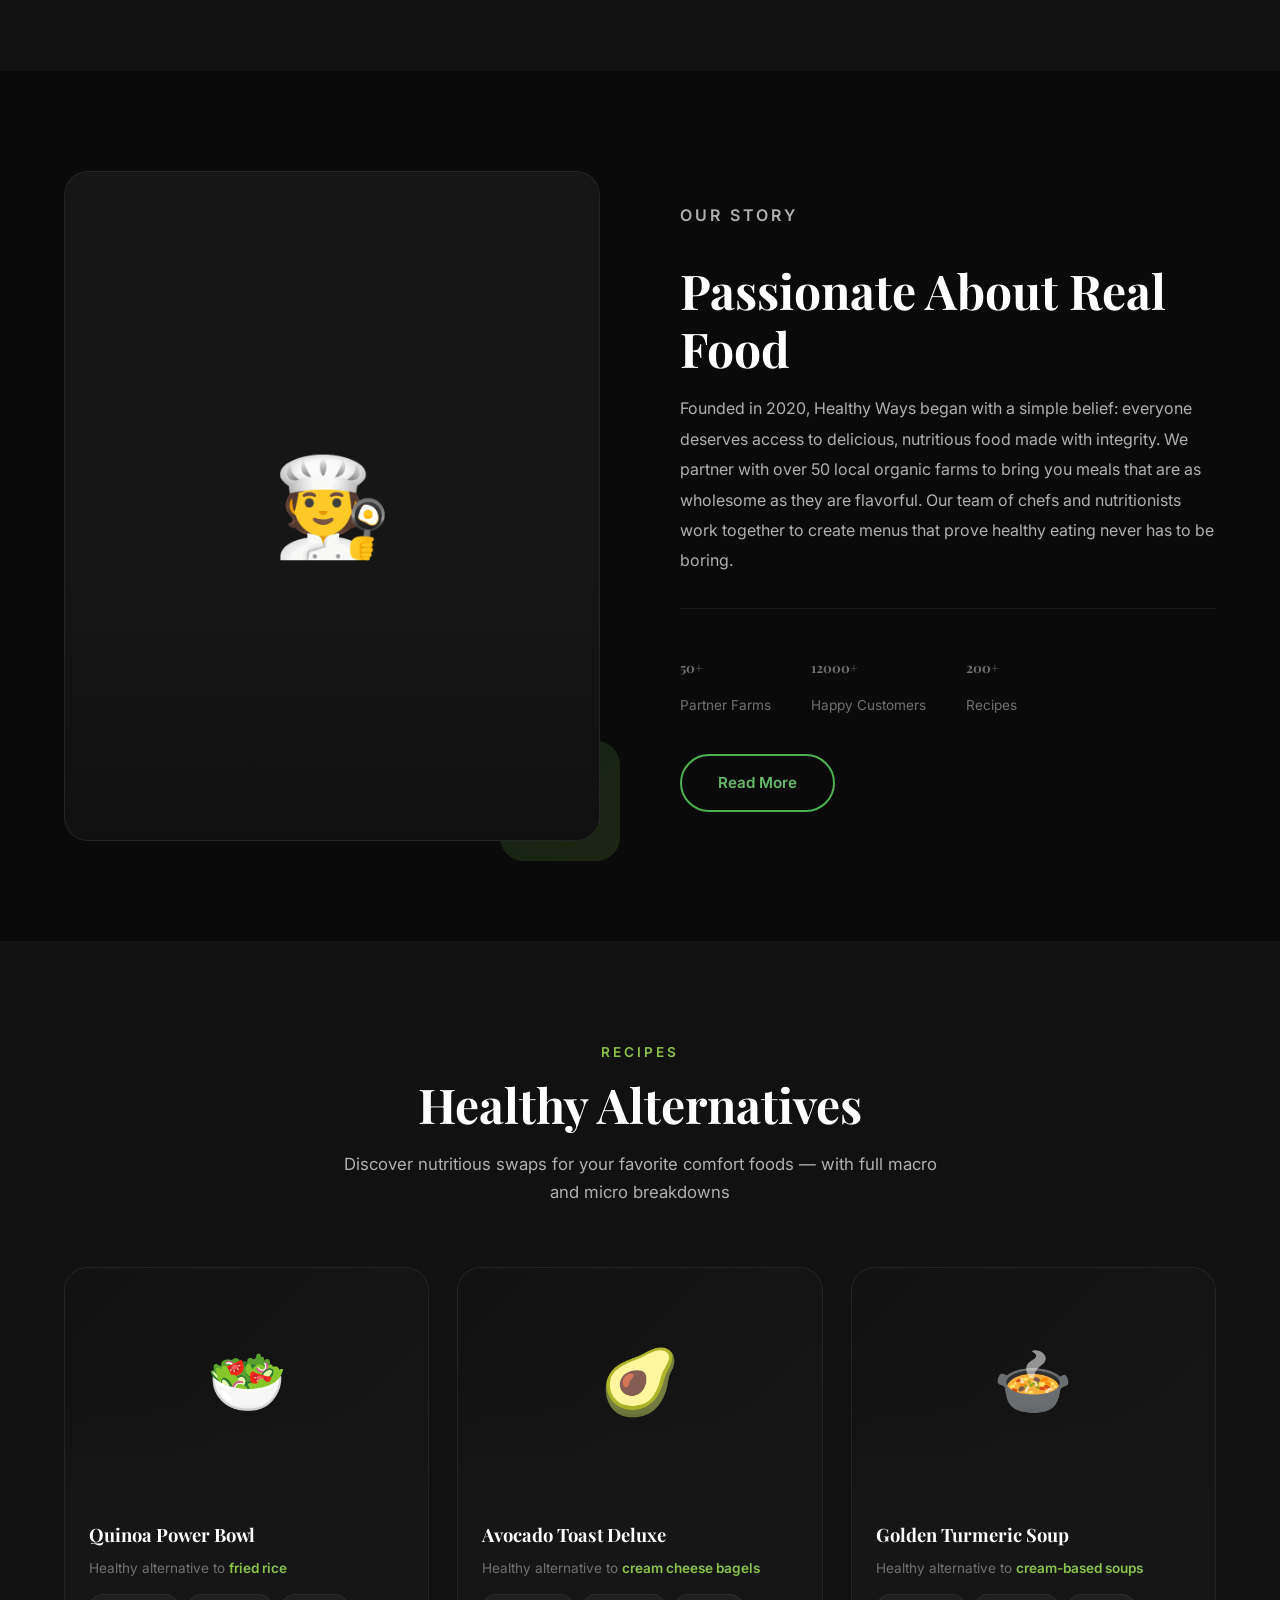
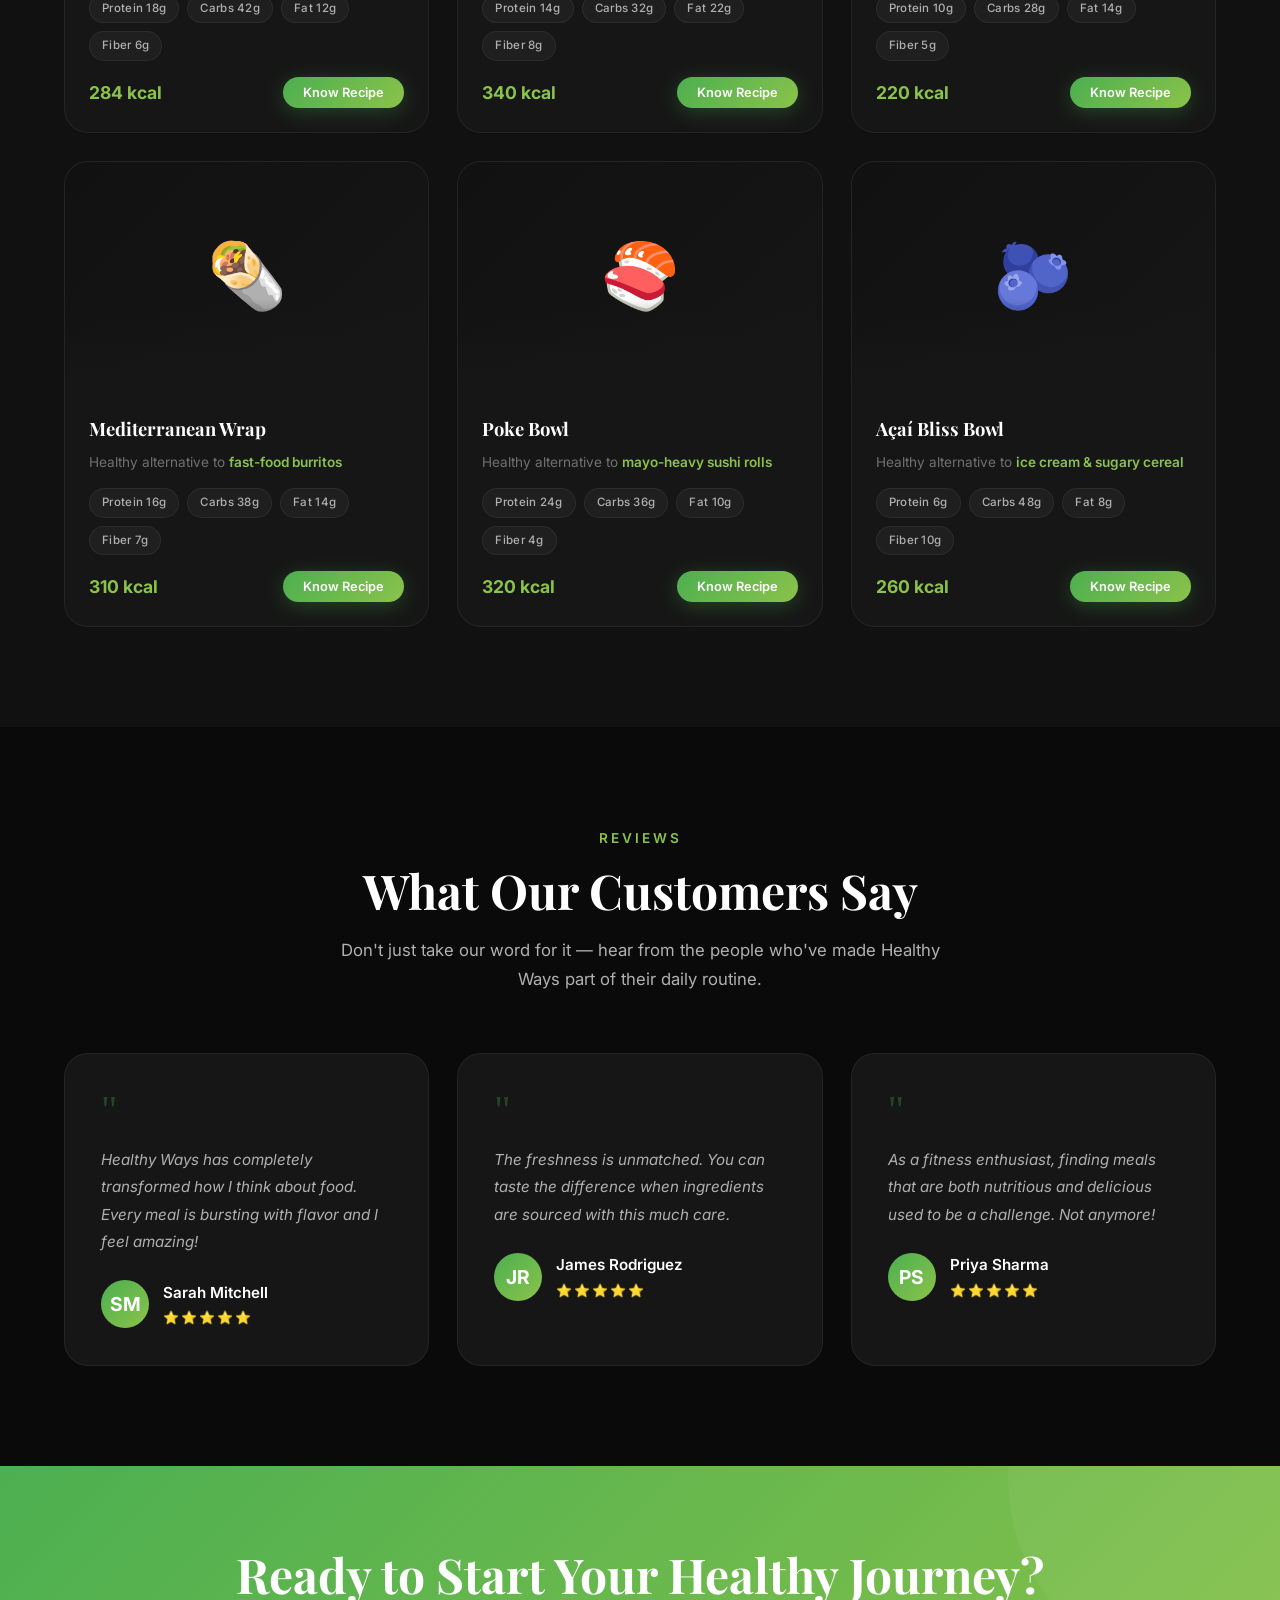
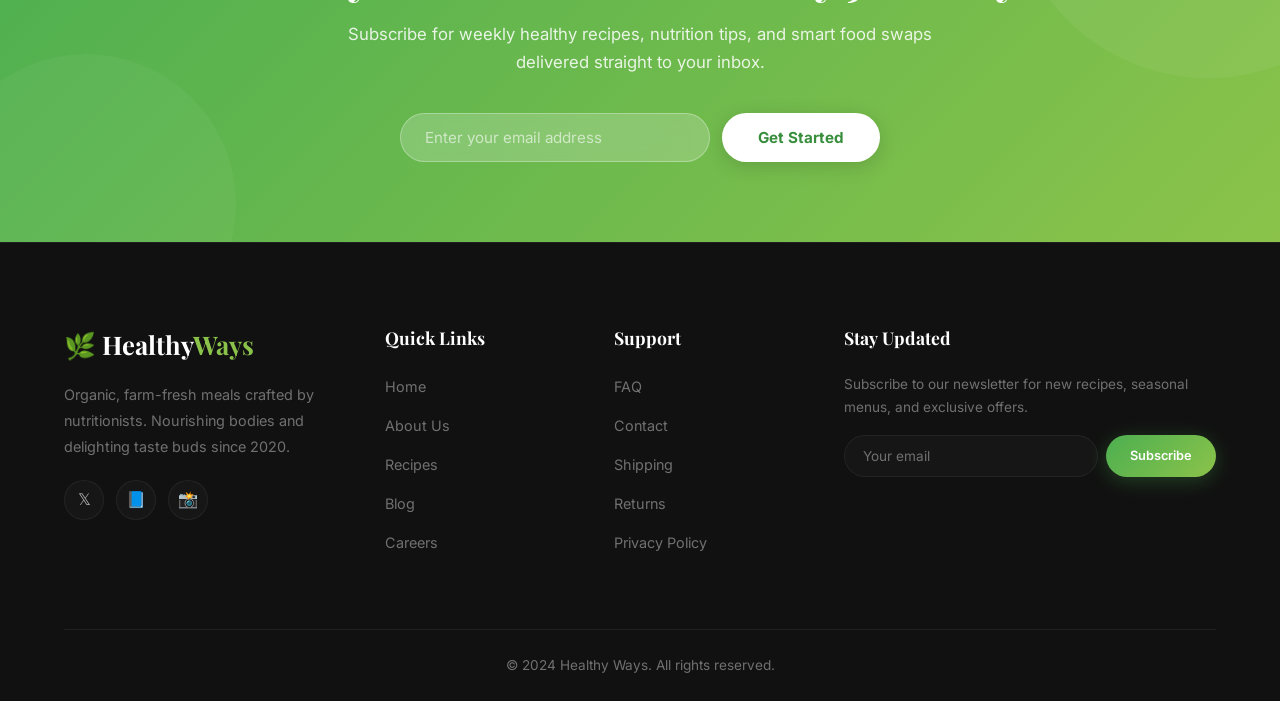
==== commit e35f5229: "feat: Started implementing the core idea" ====
--- a/index.html
+++ b/index.html
@@ -26,19 +26,20 @@
       <nav class="nav-links" role="navigation" aria-label="Main navigation">
         <a href="#home">Home</a>
         <a href="#about">About</a>
-        <a href="#menu">Menu</a>
+        <a href="#menu">Recipes</a>
         <a href="#testimonials">Testimonials</a>
         <a href="#contact">Contact</a>
       </nav>
 
       <div class="nav-cta">
-        <a href="#menu" class="btn btn-primary btn-sm">Order Now</a>
+        <a href="#menu" class="btn btn-primary btn-sm">Explore Recipes</a>
       </div>
 
       <button class="nav-toggle" aria-label="Toggle navigation menu" aria-expanded="false">
         <span></span><span></span><span></span>
       </button>
     </div>
+    <div class="nav-overlay" aria-hidden="true"></div>
   </header>
 
   <main>
@@ -55,10 +56,10 @@
             <span class="highlight">Fuel Your Life</span>
           </h1>
           <p class="hero-subtitle">
-            Discover the finest organic, farm-fresh ingredients crafted into meals that taste as good as they make you feel. Your journey to healthier eating starts here.
+            Discover healthy alternatives to your favorite comfort foods — complete with nutrition breakdowns, ingredients, and step-by-step recipes. Eating well has never been this simple.
           </p>
           <div class="hero-buttons">
-            <a href="#menu" class="btn btn-primary">Explore Menu</a>
+            <a href="#menu" class="btn btn-primary">Explore Recipes</a>
             <a href="#about" class="btn btn-outline">Learn More</a>
           </div>
         </div>
@@ -155,86 +156,122 @@
     <section class="menu" id="menu">
       <div class="container">
         <div class="section-header fade-in">
-          <p class="section-subtitle">Explore</p>
-          <h2 class="section-title">Our Popular Dishes</h2>
-          <p class="section-desc">Handcrafted with love, served with care</p>
+          <p class="section-subtitle">Recipes</p>
+          <h2 class="section-title">Healthy Alternatives</h2>
+          <p class="section-desc">Discover nutritious swaps for your favorite comfort foods — with full macro and micro breakdowns</p>
         </div>
 
         <div class="menu-grid">
-          <!-- Product 1 -->
-          <article class="product-card fade-in">
+          <!-- Recipe 1 -->
+          <article class="product-card fade-in" data-recipe="0">
             <div class="product-image" role="img" aria-label="Quinoa Power Bowl">🥗</div>
             <div class="product-info">
               <h3>Quinoa Power Bowl</h3>
-              <p class="product-desc">Organic quinoa, roasted vegetables, avocado, and tahini dressing</p>
-              <div class="product-footer">
-                <span class="product-price">$14.99</span>
-                <button class="btn btn-primary btn-sm">Add to Cart</button>
-              </div>
-            </div>
-          </article>
-
-          <!-- Product 2 -->
-          <article class="product-card fade-in">
+              <p class="product-alt">Healthy alternative to <strong>fried rice</strong></p>
+              <div class="product-macros">
+                <span>Protein 18g</span>
+                <span>Carbs 42g</span>
+                <span>Fat 12g</span>
+                <span>Fiber 6g</span>
+              </div>
+              <div class="product-footer">
+                <span class="product-kcal">284 kcal</span>
+                <button class="btn btn-primary btn-sm recipe-btn">Know Recipe</button>
+              </div>
+            </div>
+          </article>
+
+          <!-- Recipe 2 -->
+          <article class="product-card fade-in" data-recipe="1">
             <div class="product-image" role="img" aria-label="Avocado Toast Deluxe">🥑</div>
             <div class="product-info">
               <h3>Avocado Toast Deluxe</h3>
-              <p class="product-desc">Sourdough, smashed avocado, poached eggs, microgreens, and chili flakes</p>
-              <div class="product-footer">
-                <span class="product-price">$12.99</span>
-                <button class="btn btn-primary btn-sm">Add to Cart</button>
-              </div>
-            </div>
-          </article>
-
-          <!-- Product 3 -->
-          <article class="product-card fade-in">
+              <p class="product-alt">Healthy alternative to <strong>cream cheese bagels</strong></p>
+              <div class="product-macros">
+                <span>Protein 14g</span>
+                <span>Carbs 32g</span>
+                <span>Fat 22g</span>
+                <span>Fiber 8g</span>
+              </div>
+              <div class="product-footer">
+                <span class="product-kcal">340 kcal</span>
+                <button class="btn btn-primary btn-sm recipe-btn">Know Recipe</button>
+              </div>
+            </div>
+          </article>
+
+          <!-- Recipe 3 -->
+          <article class="product-card fade-in" data-recipe="2">
             <div class="product-image" role="img" aria-label="Golden Turmeric Soup">🍲</div>
             <div class="product-info">
               <h3>Golden Turmeric Soup</h3>
-              <p class="product-desc">Warming coconut-turmeric soup with roasted chickpeas and fresh herbs</p>
-              <div class="product-footer">
-                <span class="product-price">$9.99</span>
-                <button class="btn btn-primary btn-sm">Add to Cart</button>
-              </div>
-            </div>
-          </article>
-
-          <!-- Product 4 -->
-          <article class="product-card fade-in">
+              <p class="product-alt">Healthy alternative to <strong>cream-based soups</strong></p>
+              <div class="product-macros">
+                <span>Protein 10g</span>
+                <span>Carbs 28g</span>
+                <span>Fat 14g</span>
+                <span>Fiber 5g</span>
+              </div>
+              <div class="product-footer">
+                <span class="product-kcal">220 kcal</span>
+                <button class="btn btn-primary btn-sm recipe-btn">Know Recipe</button>
+              </div>
+            </div>
+          </article>
+
+          <!-- Recipe 4 -->
+          <article class="product-card fade-in" data-recipe="3">
             <div class="product-image" role="img" aria-label="Mediterranean Wrap">🌯</div>
             <div class="product-info">
               <h3>Mediterranean Wrap</h3>
-              <p class="product-desc">Whole wheat wrap with hummus, falafel, fresh vegetables, and tzatziki</p>
-              <div class="product-footer">
-                <span class="product-price">$13.49</span>
-                <button class="btn btn-primary btn-sm">Add to Cart</button>
-              </div>
-            </div>
-          </article>
-
-          <!-- Product 5 -->
-          <article class="product-card fade-in">
+              <p class="product-alt">Healthy alternative to <strong>fast-food burritos</strong></p>
+              <div class="product-macros">
+                <span>Protein 16g</span>
+                <span>Carbs 38g</span>
+                <span>Fat 14g</span>
+                <span>Fiber 7g</span>
+              </div>
+              <div class="product-footer">
+                <span class="product-kcal">310 kcal</span>
+                <button class="btn btn-primary btn-sm recipe-btn">Know Recipe</button>
+              </div>
+            </div>
+          </article>
+
+          <!-- Recipe 5 -->
+          <article class="product-card fade-in" data-recipe="4">
             <div class="product-image" role="img" aria-label="Poke Bowl">🍣</div>
             <div class="product-info">
               <h3>Poke Bowl</h3>
-              <p class="product-desc">Fresh salmon, edamame, cucumber, mango, and sesame ginger dressing</p>
-              <div class="product-footer">
-                <span class="product-price">$16.99</span>
-                <button class="btn btn-primary btn-sm">Add to Cart</button>
-              </div>
-            </div>
-          </article>
-
-          <!-- Product 6 -->
-          <article class="product-card fade-in">
+              <p class="product-alt">Healthy alternative to <strong>mayo-heavy sushi rolls</strong></p>
+              <div class="product-macros">
+                <span>Protein 24g</span>
+                <span>Carbs 36g</span>
+                <span>Fat 10g</span>
+                <span>Fiber 4g</span>
+              </div>
+              <div class="product-footer">
+                <span class="product-kcal">320 kcal</span>
+                <button class="btn btn-primary btn-sm recipe-btn">Know Recipe</button>
+              </div>
+            </div>
+          </article>
+
+          <!-- Recipe 6 -->
+          <article class="product-card fade-in" data-recipe="5">
             <div class="product-image" role="img" aria-label="Açaí Bliss Bowl">🫐</div>
             <div class="product-info">
               <h3>Açaí Bliss Bowl</h3>
-              <p class="product-desc">Organic açaí, granola, fresh berries, coconut flakes, and honey drizzle</p>
-              <div class="product-footer">
-                <span class="product-price">$11.99</span>
-                <button class="btn btn-primary btn-sm">Add to Cart</button>
+              <p class="product-alt">Healthy alternative to <strong>ice cream &amp; sugary cereal</strong></p>
+              <div class="product-macros">
+                <span>Protein 6g</span>
+                <span>Carbs 48g</span>
+                <span>Fat 8g</span>
+                <span>Fiber 10g</span>
+              </div>
+              <div class="product-footer">
+                <span class="product-kcal">260 kcal</span>
+                <button class="btn btn-primary btn-sm recipe-btn">Know Recipe</button>
               </div>
             </div>
           </article>
@@ -299,12 +336,12 @@
     <section class="cta-section" id="contact">
       <div class="container">
         <h2 class="section-title">Ready to Start Your Healthy Journey?</h2>
-        <p class="section-desc">Join thousands who have already discovered the Healthy Ways difference. First order gets 20% off!</p>
+        <p class="section-desc">Subscribe for weekly healthy recipes, nutrition tips, and smart food swaps delivered straight to your inbox.</p>
         <form class="cta-form newsletter-form" aria-label="Get started form">
           <input type="email" placeholder="Enter your email address" required aria-label="Email address">
           <button type="submit" class="btn">Get Started</button>
         </form>
-        <p class="cta-success">🎉 Welcome aboard! Check your inbox for your 20% discount code.</p>
+        <p class="cta-success">🎉 You're in! Check your inbox for your first weekly recipe digest.</p>
       </div>
     </section>
 
@@ -334,7 +371,7 @@
           <ul>
             <li><a href="#home">Home</a></li>
             <li><a href="#about">About Us</a></li>
-            <li><a href="#menu">Menu</a></li>
+            <li><a href="#menu">Recipes</a></li>
             <li><a href="#">Blog</a></li>
             <li><a href="#">Careers</a></li>
           </ul>
@@ -370,6 +407,41 @@
     </div>
   </footer>
 
+  <!-- ============================================
+       RECIPE MODAL
+       ============================================ -->
+  <div class="recipe-modal-overlay" id="recipeModal">
+    <div class="recipe-modal">
+      <button class="recipe-modal-close" aria-label="Close recipe">&times;</button>
+      <div class="recipe-modal-header">
+        <div class="recipe-modal-emoji"></div>
+        <div>
+          <h2 class="recipe-modal-title"></h2>
+          <p class="recipe-modal-alt"></p>
+        </div>
+      </div>
+      <div class="recipe-modal-nutrition">
+        <div class="recipe-modal-macros">
+          <h4>Macros</h4>
+          <ul></ul>
+        </div>
+        <div class="recipe-modal-micros">
+          <h4>Micros</h4>
+          <ul></ul>
+        </div>
+      </div>
+      <div class="recipe-modal-kcal"></div>
+      <div class="recipe-modal-ingredients">
+        <h4>Ingredients</h4>
+        <ul></ul>
+      </div>
+      <div class="recipe-modal-steps">
+        <h4>Steps</h4>
+        <ol></ol>
+      </div>
+    </div>
+  </div>
+
   <!-- JavaScript -->
   <script src="js/main.js"></script>
 </body>
--- a/css/style.css
+++ b/css/style.css
@@ -272,6 +272,38 @@
   background: var(--text-primary);
   border-radius: 2px;
   transition: all var(--transition);
+  transform-origin: center;
+}
+
+.nav-toggle.active span:nth-child(1) {
+  transform: translateY(7px) rotate(45deg);
+}
+
+.nav-toggle.active span:nth-child(2) {
+  opacity: 0;
+  transform: scaleX(0);
+}
+
+.nav-toggle.active span:nth-child(3) {
+  transform: translateY(-7px) rotate(-45deg);
+}
+
+/* Backdrop overlay for mobile nav */
+.nav-overlay {
+  position: fixed;
+  inset: 0;
+  background: rgba(0, 0, 0, 0.5);
+  z-index: 998;
+  opacity: 0;
+  visibility: hidden;
+  transition: opacity var(--transition), visibility var(--transition);
+  backdrop-filter: blur(4px);
+  -webkit-backdrop-filter: blur(4px);
+}
+
+.nav-overlay.active {
+  opacity: 1;
+  visibility: visible;
 }
 
 /* ============================================
@@ -960,6 +992,309 @@
   to {
     opacity: 1;
     transform: translateY(0);
+  }
+}
+
+/* ============================================
+   RECIPE CARD ADDITIONS
+   ============================================ */
+.product-alt {
+  font-size: 0.85rem;
+  color: var(--text-muted);
+  margin-bottom: 14px;
+  line-height: 1.6;
+}
+
+.product-alt strong {
+  color: var(--accent-lime);
+  font-weight: 600;
+}
+
+.product-macros {
+  display: flex;
+  flex-wrap: wrap;
+  gap: 8px;
+  margin-bottom: 16px;
+}
+
+.product-macros span {
+  font-size: 0.72rem;
+  font-weight: 500;
+  color: var(--text-secondary);
+  background: rgba(255, 255, 255, 0.04);
+  border: 1px solid var(--border-color);
+  border-radius: var(--radius-pill);
+  padding: 4px 12px;
+  letter-spacing: 0.3px;
+}
+
+.product-kcal {
+  font-size: 1.1rem;
+  font-weight: 700;
+  color: var(--accent-lime);
+}
+
+/* ============================================
+   RECIPE MODAL
+   ============================================ */
+.recipe-modal-overlay {
+  position: fixed;
+  inset: 0;
+  background: rgba(0, 0, 0, 0.7);
+  z-index: 2000;
+  display: flex;
+  align-items: center;
+  justify-content: center;
+  opacity: 0;
+  visibility: hidden;
+  transition: opacity 0.3s ease, visibility 0.3s ease;
+  backdrop-filter: blur(8px);
+  -webkit-backdrop-filter: blur(8px);
+  padding: 24px;
+  overflow-y: auto;
+}
+
+.recipe-modal-overlay.active {
+  opacity: 1;
+  visibility: visible;
+}
+
+.recipe-modal {
+  background: var(--bg-card);
+  border: 1px solid var(--border-color);
+  border-radius: var(--radius-lg);
+  max-width: 720px;
+  width: 100%;
+  max-height: 90vh;
+  overflow-y: auto;
+  padding: 48px;
+  transform: scale(0.85);
+  transition: transform 0.4s cubic-bezier(0.34, 1.56, 0.64, 1);
+  position: relative;
+}
+
+.recipe-modal-overlay.active .recipe-modal {
+  transform: scale(1);
+}
+
+.recipe-modal::-webkit-scrollbar {
+  width: 6px;
+}
+
+.recipe-modal::-webkit-scrollbar-track {
+  background: var(--bg-secondary);
+  border-radius: 3px;
+}
+
+.recipe-modal::-webkit-scrollbar-thumb {
+  background: var(--text-muted);
+  border-radius: 3px;
+}
+
+.recipe-modal-close {
+  position: absolute;
+  top: 16px;
+  right: 20px;
+  font-size: 2rem;
+  color: var(--text-muted);
+  cursor: pointer;
+  transition: color var(--transition);
+  background: none;
+  border: none;
+  line-height: 1;
+  padding: 4px;
+}
+
+.recipe-modal-close:hover {
+  color: var(--text-primary);
+}
+
+.recipe-modal-header {
+  display: flex;
+  align-items: center;
+  gap: 20px;
+  margin-bottom: 32px;
+}
+
+.recipe-modal-emoji {
+  font-size: 3rem;
+  width: 72px;
+  height: 72px;
+  display: flex;
+  align-items: center;
+  justify-content: center;
+  background: linear-gradient(135deg, var(--bg-secondary), var(--bg-card));
+  border-radius: var(--radius-md);
+  border: 1px solid var(--border-color);
+  flex-shrink: 0;
+}
+
+.recipe-modal-title {
+  font-family: var(--font-heading);
+  font-size: 1.8rem;
+  color: var(--text-primary);
+  margin-bottom: 4px;
+  line-height: 1.2;
+}
+
+.recipe-modal-alt {
+  font-size: 0.95rem;
+  color: var(--text-muted);
+}
+
+.recipe-modal-alt strong {
+  color: var(--accent-lime);
+}
+
+.recipe-modal-nutrition {
+  display: grid;
+  grid-template-columns: 1fr 1fr;
+  gap: 24px;
+  margin-bottom: 20px;
+  padding: 24px;
+  background: var(--bg-secondary);
+  border-radius: var(--radius-md);
+  border: 1px solid var(--border-color);
+}
+
+.recipe-modal-nutrition h4 {
+  font-family: var(--font-heading);
+  font-size: 1rem;
+  color: var(--accent-lime);
+  margin-bottom: 12px;
+  text-transform: uppercase;
+  letter-spacing: 1px;
+}
+
+.recipe-modal-nutrition ul {
+  list-style: none;
+  display: flex;
+  flex-direction: column;
+  gap: 8px;
+}
+
+.recipe-modal-nutrition li {
+  display: flex;
+  justify-content: space-between;
+  font-size: 0.88rem;
+  color: var(--text-secondary);
+  padding-bottom: 8px;
+  border-bottom: 1px solid var(--border-color);
+}
+
+.recipe-modal-nutrition li:last-child {
+  border-bottom: none;
+  padding-bottom: 0;
+}
+
+.recipe-modal-nutrition li span:last-child {
+  font-weight: 600;
+  color: var(--text-primary);
+}
+
+.recipe-modal-kcal {
+  text-align: center;
+  padding: 12px;
+  background: rgba(76, 175, 80, 0.1);
+  border: 1px solid var(--border-accent);
+  border-radius: var(--radius-sm);
+  margin-bottom: 32px;
+  font-size: 1.05rem;
+  font-weight: 700;
+  color: var(--accent-lime);
+  letter-spacing: 0.5px;
+}
+
+.recipe-modal-ingredients {
+  margin-bottom: 32px;
+}
+
+.recipe-modal-ingredients > h4,
+.recipe-modal-steps > h4 {
+  font-family: var(--font-heading);
+  font-size: 1.15rem;
+  color: var(--text-primary);
+  margin-bottom: 16px;
+}
+
+.recipe-modal-ingredients ul {
+  display: grid;
+  grid-template-columns: 1fr 1fr;
+  gap: 6px 24px;
+  list-style: none;
+}
+
+.recipe-modal-ingredients li {
+  font-size: 0.9rem;
+  color: var(--text-secondary);
+  padding: 6px 0;
+  padding-left: 20px;
+  position: relative;
+}
+
+.recipe-modal-ingredients li::before {
+  content: '•';
+  position: absolute;
+  left: 0;
+  color: var(--accent-lime);
+  font-weight: bold;
+}
+
+.recipe-modal-steps ol {
+  list-style: none;
+  counter-reset: steps;
+  display: flex;
+  flex-direction: column;
+  gap: 16px;
+}
+
+.recipe-modal-steps li {
+  counter-increment: steps;
+  font-size: 0.9rem;
+  color: var(--text-secondary);
+  line-height: 1.8;
+  padding-left: 40px;
+  position: relative;
+}
+
+.recipe-modal-steps li::before {
+  content: counter(steps);
+  position: absolute;
+  left: 0;
+  top: 2px;
+  width: 26px;
+  height: 26px;
+  background: var(--accent-gradient);
+  border-radius: 50%;
+  display: flex;
+  align-items: center;
+  justify-content: center;
+  font-size: 0.75rem;
+  font-weight: 700;
+  color: #fff;
+}
+
+@media (max-width: 768px) {
+  .recipe-modal {
+    padding: 28px 20px;
+    max-height: 85vh;
+  }
+
+  .recipe-modal-header {
+    flex-direction: column;
+    text-align: center;
+  }
+
+  .recipe-modal-title {
+    font-size: 1.4rem;
+  }
+
+  .recipe-modal-nutrition {
+    grid-template-columns: 1fr;
+  }
+
+  .recipe-modal-ingredients ul {
+    grid-template-columns: 1fr;
   }
 }
 
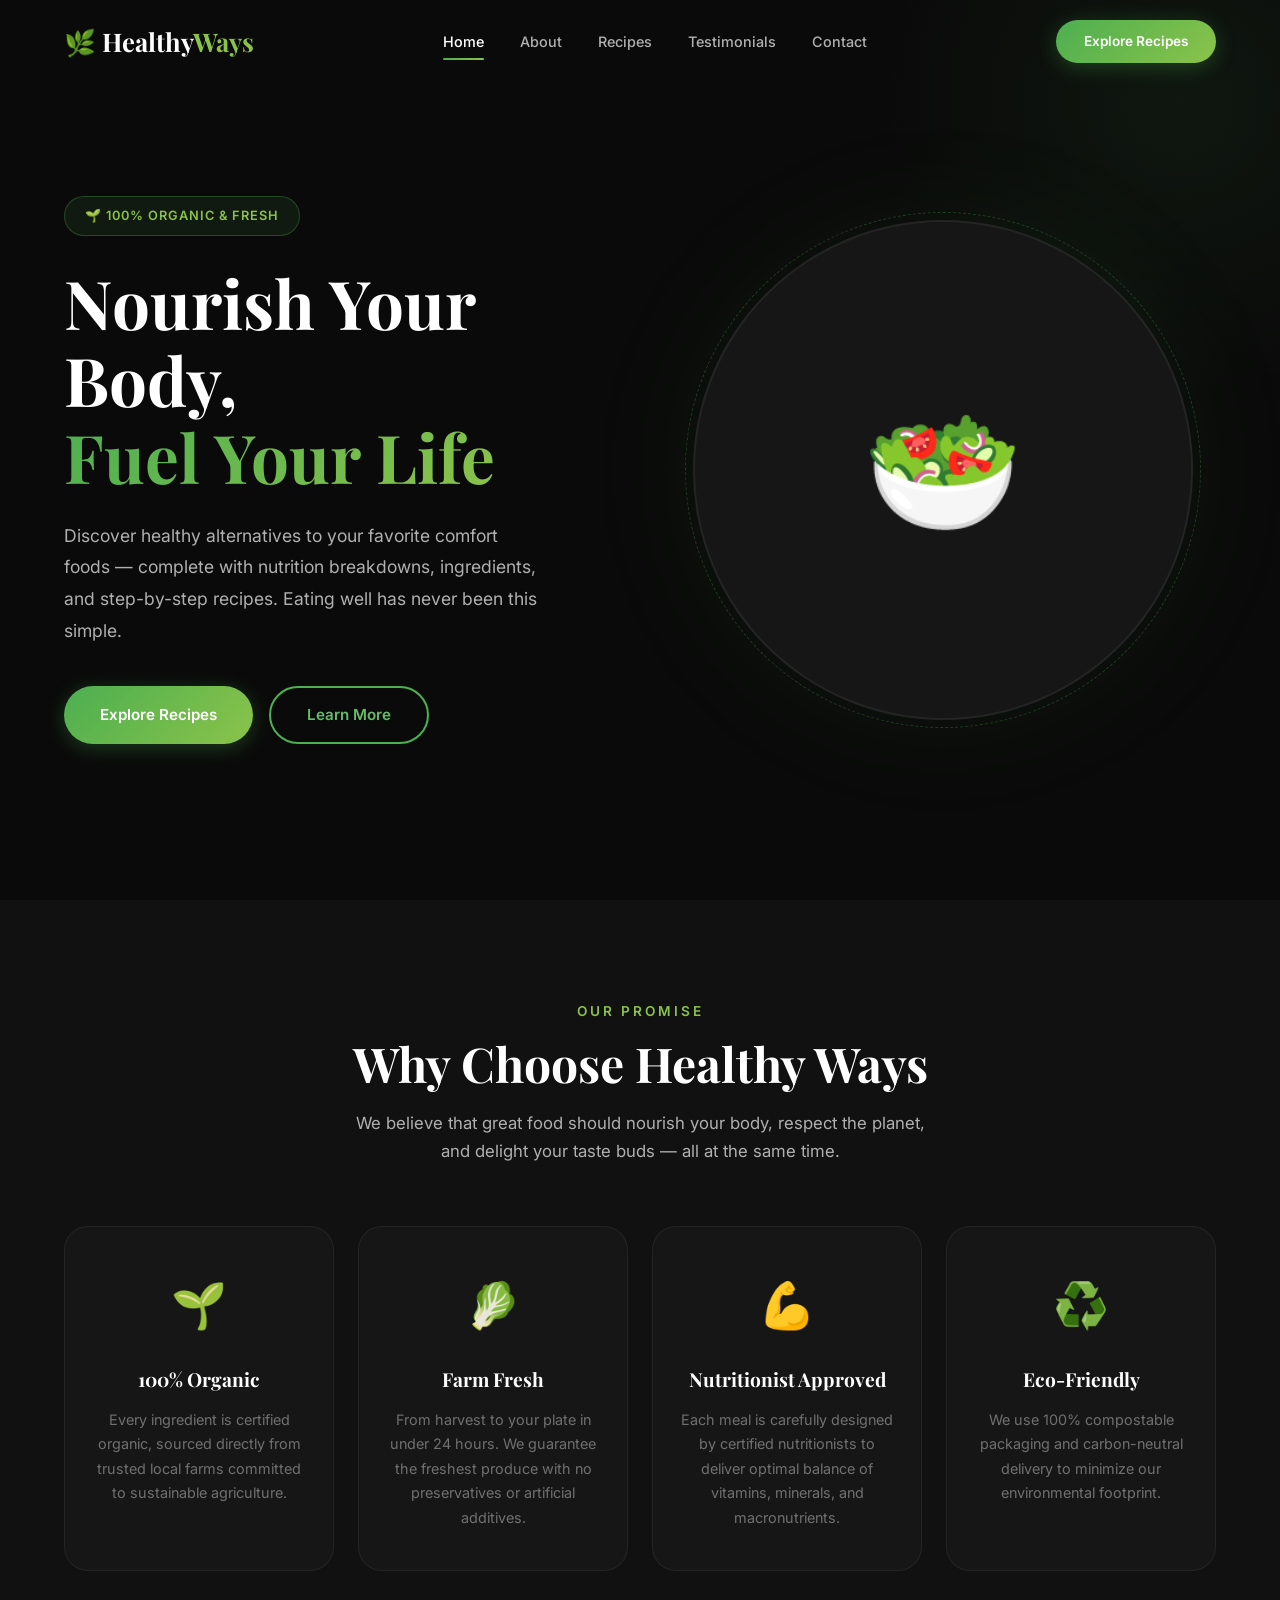
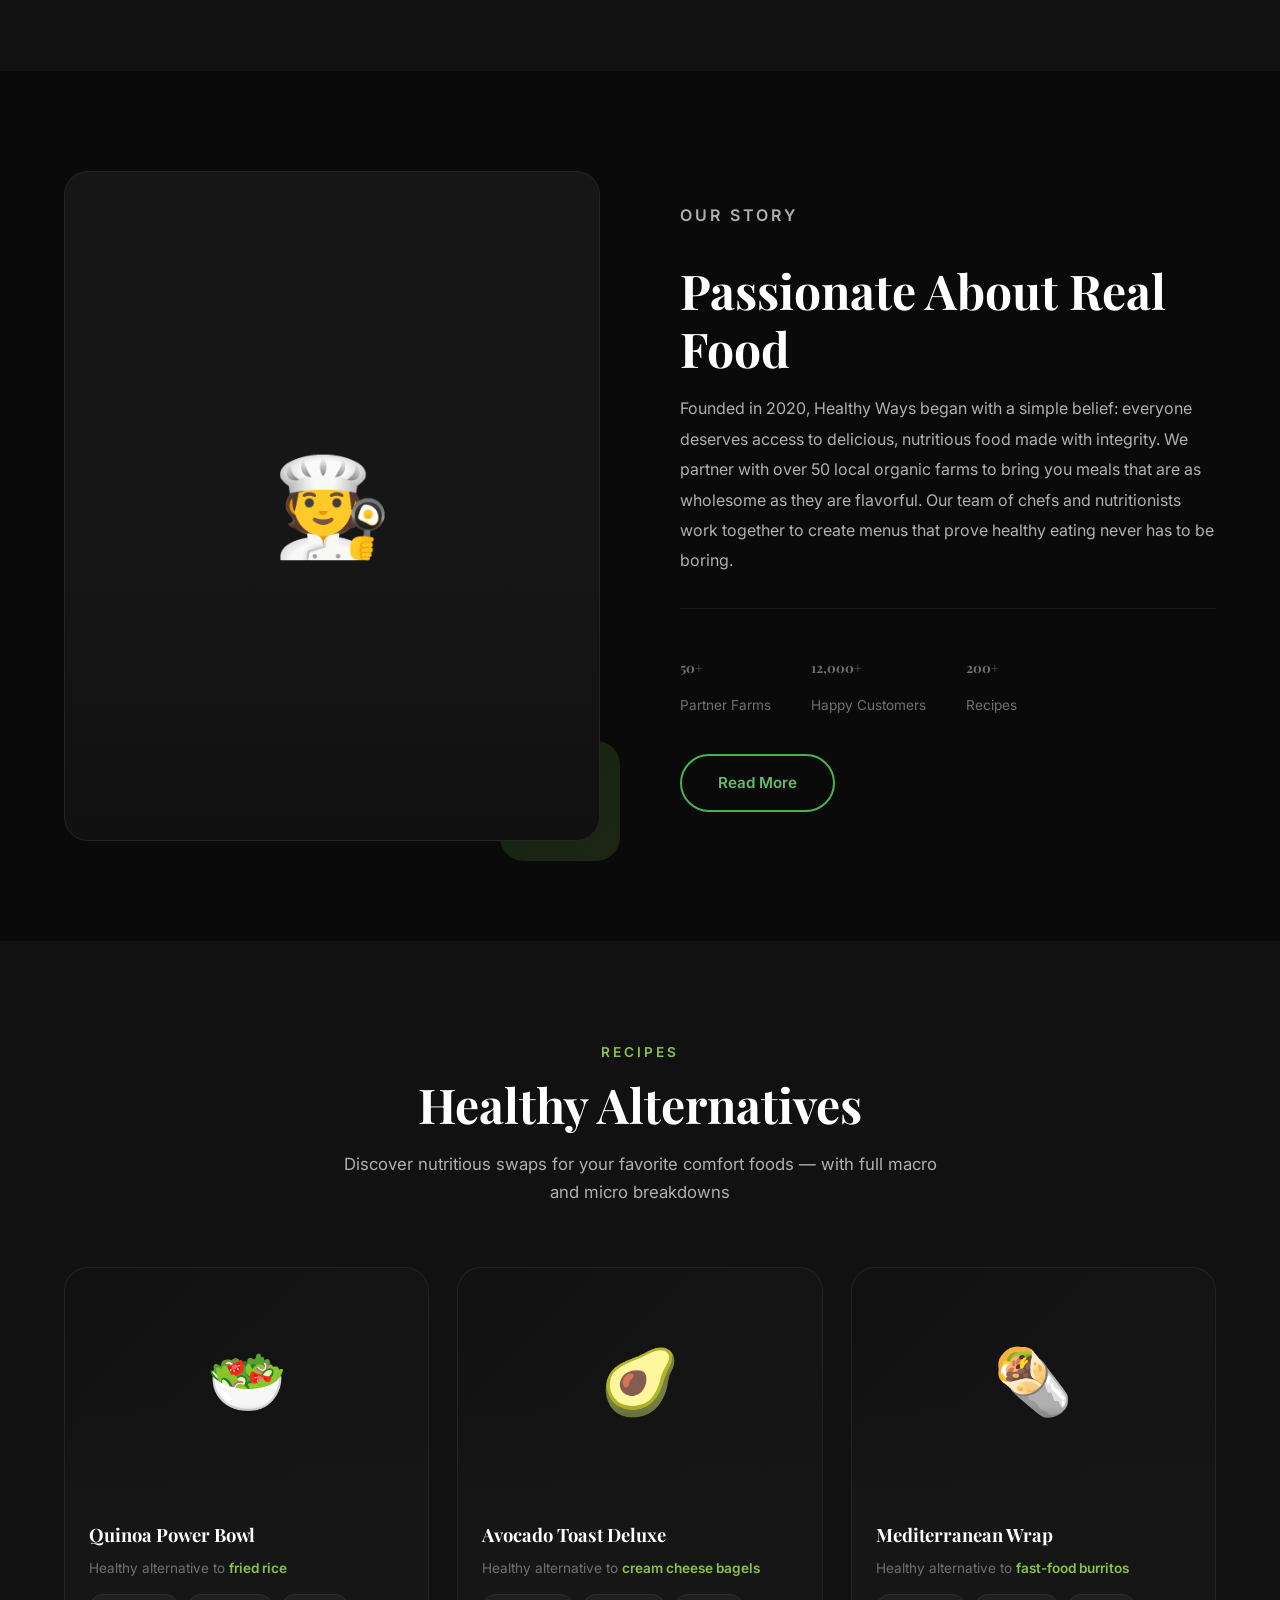
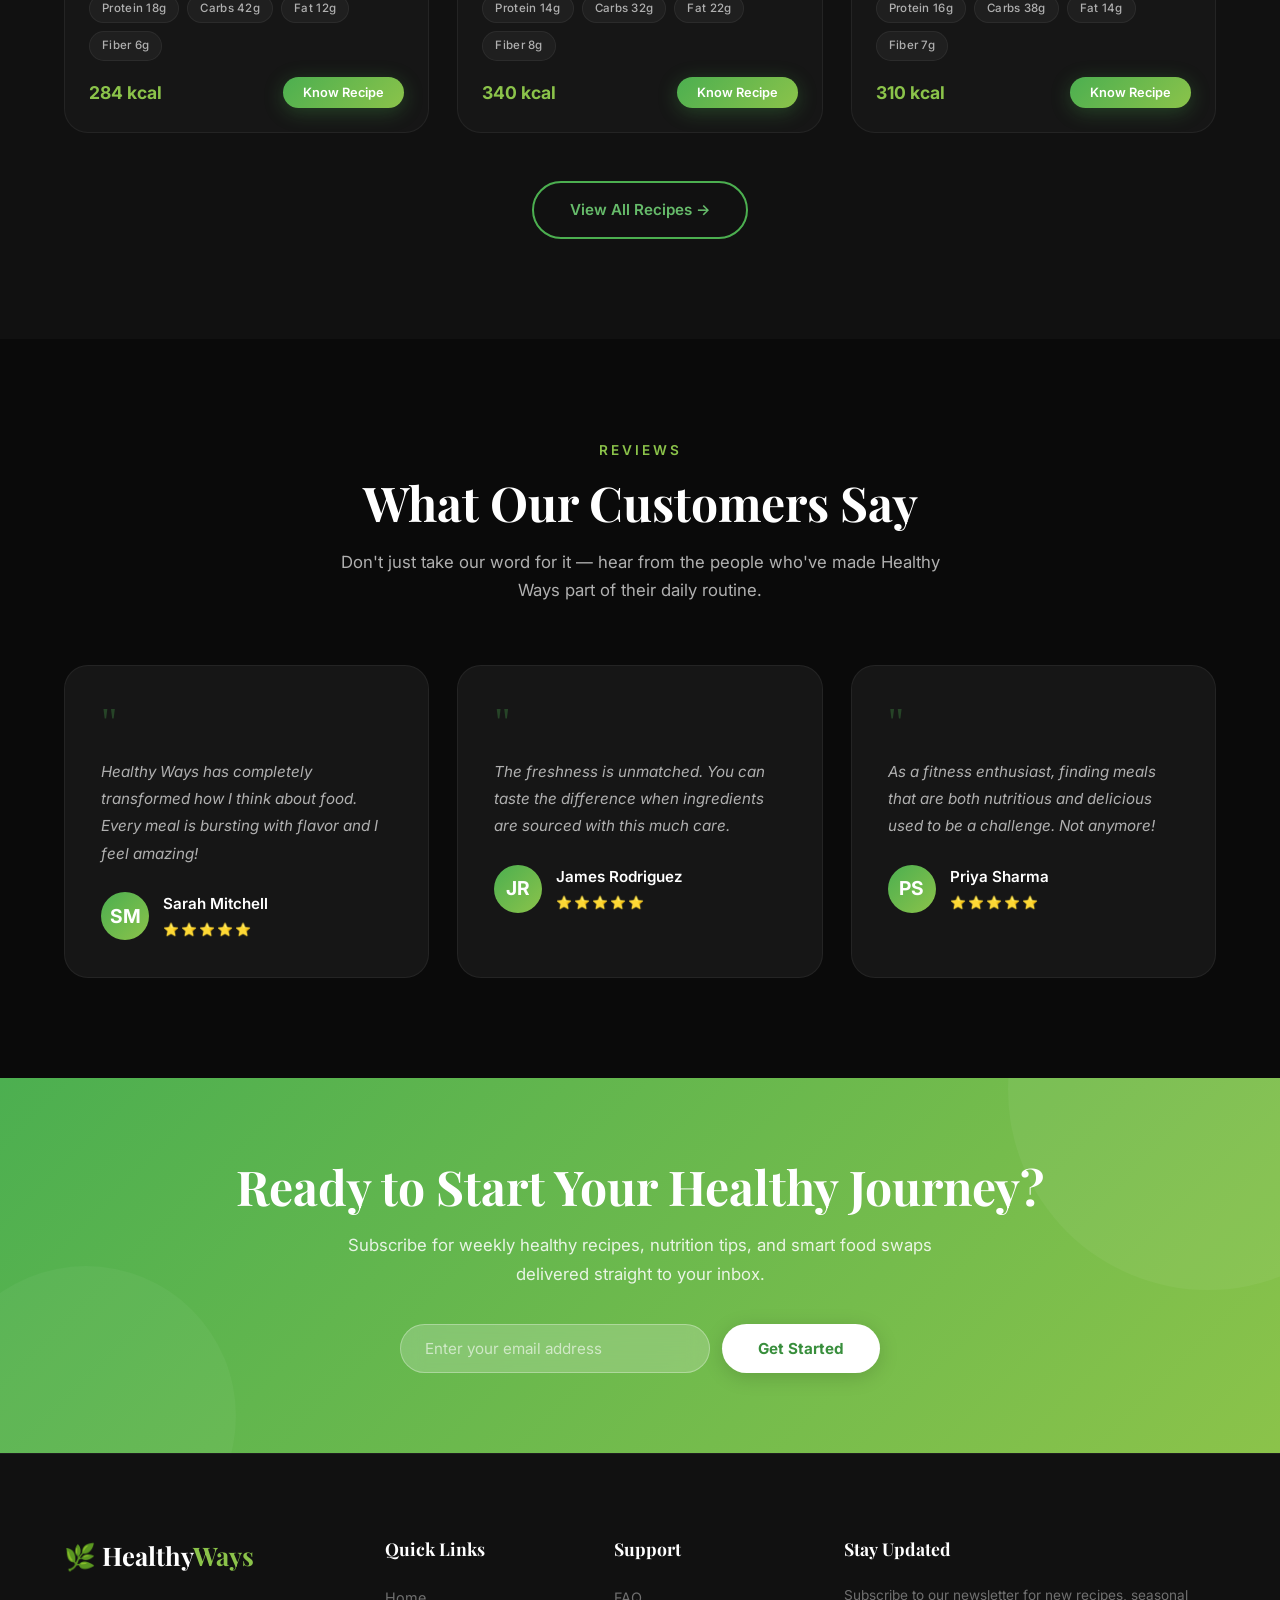
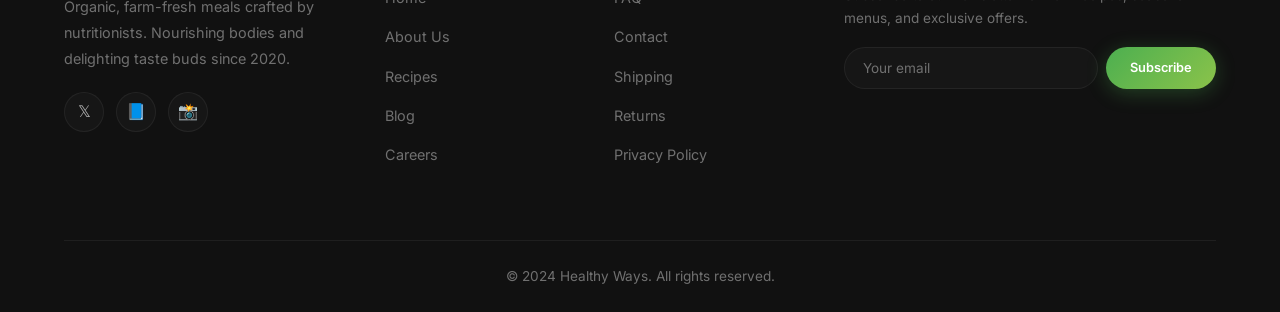
==== commit ef5c3191: "feat: Implemented a recipe json file instead of hardcoding it" ====
--- a/index.html
+++ b/index.html
@@ -161,120 +161,12 @@
           <p class="section-desc">Discover nutritious swaps for your favorite comfort foods — with full macro and micro breakdowns</p>
         </div>
 
-        <div class="menu-grid">
-          <!-- Recipe 1 -->
-          <article class="product-card fade-in" data-recipe="0">
-            <div class="product-image" role="img" aria-label="Quinoa Power Bowl">🥗</div>
-            <div class="product-info">
-              <h3>Quinoa Power Bowl</h3>
-              <p class="product-alt">Healthy alternative to <strong>fried rice</strong></p>
-              <div class="product-macros">
-                <span>Protein 18g</span>
-                <span>Carbs 42g</span>
-                <span>Fat 12g</span>
-                <span>Fiber 6g</span>
-              </div>
-              <div class="product-footer">
-                <span class="product-kcal">284 kcal</span>
-                <button class="btn btn-primary btn-sm recipe-btn">Know Recipe</button>
-              </div>
-            </div>
-          </article>
-
-          <!-- Recipe 2 -->
-          <article class="product-card fade-in" data-recipe="1">
-            <div class="product-image" role="img" aria-label="Avocado Toast Deluxe">🥑</div>
-            <div class="product-info">
-              <h3>Avocado Toast Deluxe</h3>
-              <p class="product-alt">Healthy alternative to <strong>cream cheese bagels</strong></p>
-              <div class="product-macros">
-                <span>Protein 14g</span>
-                <span>Carbs 32g</span>
-                <span>Fat 22g</span>
-                <span>Fiber 8g</span>
-              </div>
-              <div class="product-footer">
-                <span class="product-kcal">340 kcal</span>
-                <button class="btn btn-primary btn-sm recipe-btn">Know Recipe</button>
-              </div>
-            </div>
-          </article>
-
-          <!-- Recipe 3 -->
-          <article class="product-card fade-in" data-recipe="2">
-            <div class="product-image" role="img" aria-label="Golden Turmeric Soup">🍲</div>
-            <div class="product-info">
-              <h3>Golden Turmeric Soup</h3>
-              <p class="product-alt">Healthy alternative to <strong>cream-based soups</strong></p>
-              <div class="product-macros">
-                <span>Protein 10g</span>
-                <span>Carbs 28g</span>
-                <span>Fat 14g</span>
-                <span>Fiber 5g</span>
-              </div>
-              <div class="product-footer">
-                <span class="product-kcal">220 kcal</span>
-                <button class="btn btn-primary btn-sm recipe-btn">Know Recipe</button>
-              </div>
-            </div>
-          </article>
-
-          <!-- Recipe 4 -->
-          <article class="product-card fade-in" data-recipe="3">
-            <div class="product-image" role="img" aria-label="Mediterranean Wrap">🌯</div>
-            <div class="product-info">
-              <h3>Mediterranean Wrap</h3>
-              <p class="product-alt">Healthy alternative to <strong>fast-food burritos</strong></p>
-              <div class="product-macros">
-                <span>Protein 16g</span>
-                <span>Carbs 38g</span>
-                <span>Fat 14g</span>
-                <span>Fiber 7g</span>
-              </div>
-              <div class="product-footer">
-                <span class="product-kcal">310 kcal</span>
-                <button class="btn btn-primary btn-sm recipe-btn">Know Recipe</button>
-              </div>
-            </div>
-          </article>
-
-          <!-- Recipe 5 -->
-          <article class="product-card fade-in" data-recipe="4">
-            <div class="product-image" role="img" aria-label="Poke Bowl">🍣</div>
-            <div class="product-info">
-              <h3>Poke Bowl</h3>
-              <p class="product-alt">Healthy alternative to <strong>mayo-heavy sushi rolls</strong></p>
-              <div class="product-macros">
-                <span>Protein 24g</span>
-                <span>Carbs 36g</span>
-                <span>Fat 10g</span>
-                <span>Fiber 4g</span>
-              </div>
-              <div class="product-footer">
-                <span class="product-kcal">320 kcal</span>
-                <button class="btn btn-primary btn-sm recipe-btn">Know Recipe</button>
-              </div>
-            </div>
-          </article>
-
-          <!-- Recipe 6 -->
-          <article class="product-card fade-in" data-recipe="5">
-            <div class="product-image" role="img" aria-label="Açaí Bliss Bowl">🫐</div>
-            <div class="product-info">
-              <h3>Açaí Bliss Bowl</h3>
-              <p class="product-alt">Healthy alternative to <strong>ice cream &amp; sugary cereal</strong></p>
-              <div class="product-macros">
-                <span>Protein 6g</span>
-                <span>Carbs 48g</span>
-                <span>Fat 8g</span>
-                <span>Fiber 10g</span>
-              </div>
-              <div class="product-footer">
-                <span class="product-kcal">260 kcal</span>
-                <button class="btn btn-primary btn-sm recipe-btn">Know Recipe</button>
-              </div>
-            </div>
-          </article>
+        <div class="menu-grid" id="recipeGrid">
+          <p class="recipe-loading" style="grid-column:1/-1;text-align:center;color:var(--text-muted);padding:60px 0;font-size:0.95rem;">Loading recipes…</p>
+        </div>
+
+        <div class="recipes-view-all">
+          <a href="recipes.html" class="btn btn-outline">View All Recipes →</a>
         </div>
       </div>
     </section>
--- a/css/style.css
+++ b/css/style.css
@@ -1296,6 +1296,167 @@
   .recipe-modal-ingredients ul {
     grid-template-columns: 1fr;
   }
+}
+
+/* ============================================
+   RECIPES PAGE
+   ============================================ */
+.recipes-page {
+  padding: 120px 0 80px;
+  min-height: 100vh;
+}
+
+.recipes-header {
+  text-align: center;
+  margin-bottom: 40px;
+}
+
+.recipes-header .section-desc {
+  margin-left: auto;
+  margin-right: auto;
+}
+
+.recipes-search {
+  max-width: 600px;
+  margin: 0 auto 32px;
+}
+
+.recipes-search input {
+  width: 100%;
+  padding: 16px 24px;
+  font-size: 1rem;
+  border-radius: var(--radius-pill);
+  background: var(--bg-card);
+  border: 1px solid var(--border-color);
+  color: var(--text-primary);
+  transition: border-color var(--transition), box-shadow var(--transition);
+}
+
+.recipes-search input::placeholder {
+  color: var(--text-muted);
+}
+
+.recipes-search input:focus {
+  border-color: var(--accent);
+  box-shadow: 0 0 0 3px rgba(76, 175, 80, 0.15);
+}
+
+.recipes-filter-section {
+  margin-bottom: 24px;
+}
+
+.recipes-filter-label {
+  font-size: 0.8rem;
+  font-weight: 600;
+  color: var(--text-muted);
+  text-transform: uppercase;
+  letter-spacing: 1.5px;
+  margin-bottom: 12px;
+}
+
+.recipes-ingredients {
+  display: flex;
+  flex-wrap: wrap;
+  gap: 8px;
+  max-height: 140px;
+  overflow-y: auto;
+  padding: 4px 0;
+}
+
+.recipes-ingredients::-webkit-scrollbar {
+  width: 4px;
+}
+
+.recipes-ingredients::-webkit-scrollbar-thumb {
+  background: var(--text-muted);
+  border-radius: 2px;
+}
+
+.ingredient-tag {
+  padding: 6px 16px;
+  font-size: 0.78rem;
+  font-weight: 500;
+  font-family: var(--font-body);
+  color: var(--text-secondary);
+  background: var(--bg-card);
+  border: 1px solid var(--border-color);
+  border-radius: var(--radius-pill);
+  cursor: pointer;
+  transition: all var(--transition);
+  white-space: nowrap;
+}
+
+.ingredient-tag:hover {
+  border-color: var(--accent);
+  color: var(--text-primary);
+}
+
+.ingredient-tag.active {
+  background: var(--accent);
+  border-color: var(--accent);
+  color: #fff;
+}
+
+.recipes-active-filters {
+  display: flex;
+  flex-wrap: wrap;
+  gap: 8px;
+  margin-bottom: 16px;
+}
+
+.active-filter {
+  display: inline-flex;
+  align-items: center;
+  gap: 6px;
+  padding: 6px 14px;
+  font-size: 0.8rem;
+  font-weight: 600;
+  background: rgba(76, 175, 80, 0.15);
+  border: 1px solid var(--border-accent);
+  border-radius: var(--radius-pill);
+  color: var(--accent-lime);
+  text-transform: capitalize;
+}
+
+.active-filter .remove-filter {
+  cursor: pointer;
+  font-size: 1.1rem;
+  line-height: 1;
+  opacity: 0.7;
+  transition: opacity var(--transition);
+}
+
+.active-filter .remove-filter:hover {
+  opacity: 1;
+}
+
+.recipes-count {
+  font-size: 0.9rem;
+  color: var(--text-muted);
+  margin-bottom: 24px;
+}
+
+.recipes-no-results {
+  grid-column: 1 / -1;
+  text-align: center;
+  padding: 60px 0;
+}
+
+.recipes-no-results h3 {
+  font-family: var(--font-heading);
+  font-size: 1.3rem;
+  color: var(--text-secondary);
+  margin-bottom: 8px;
+}
+
+.recipes-no-results p {
+  color: var(--text-muted);
+  font-size: 0.9rem;
+}
+
+.recipes-view-all {
+  text-align: center;
+  margin-top: 48px;
 }
 
 /* ============================================
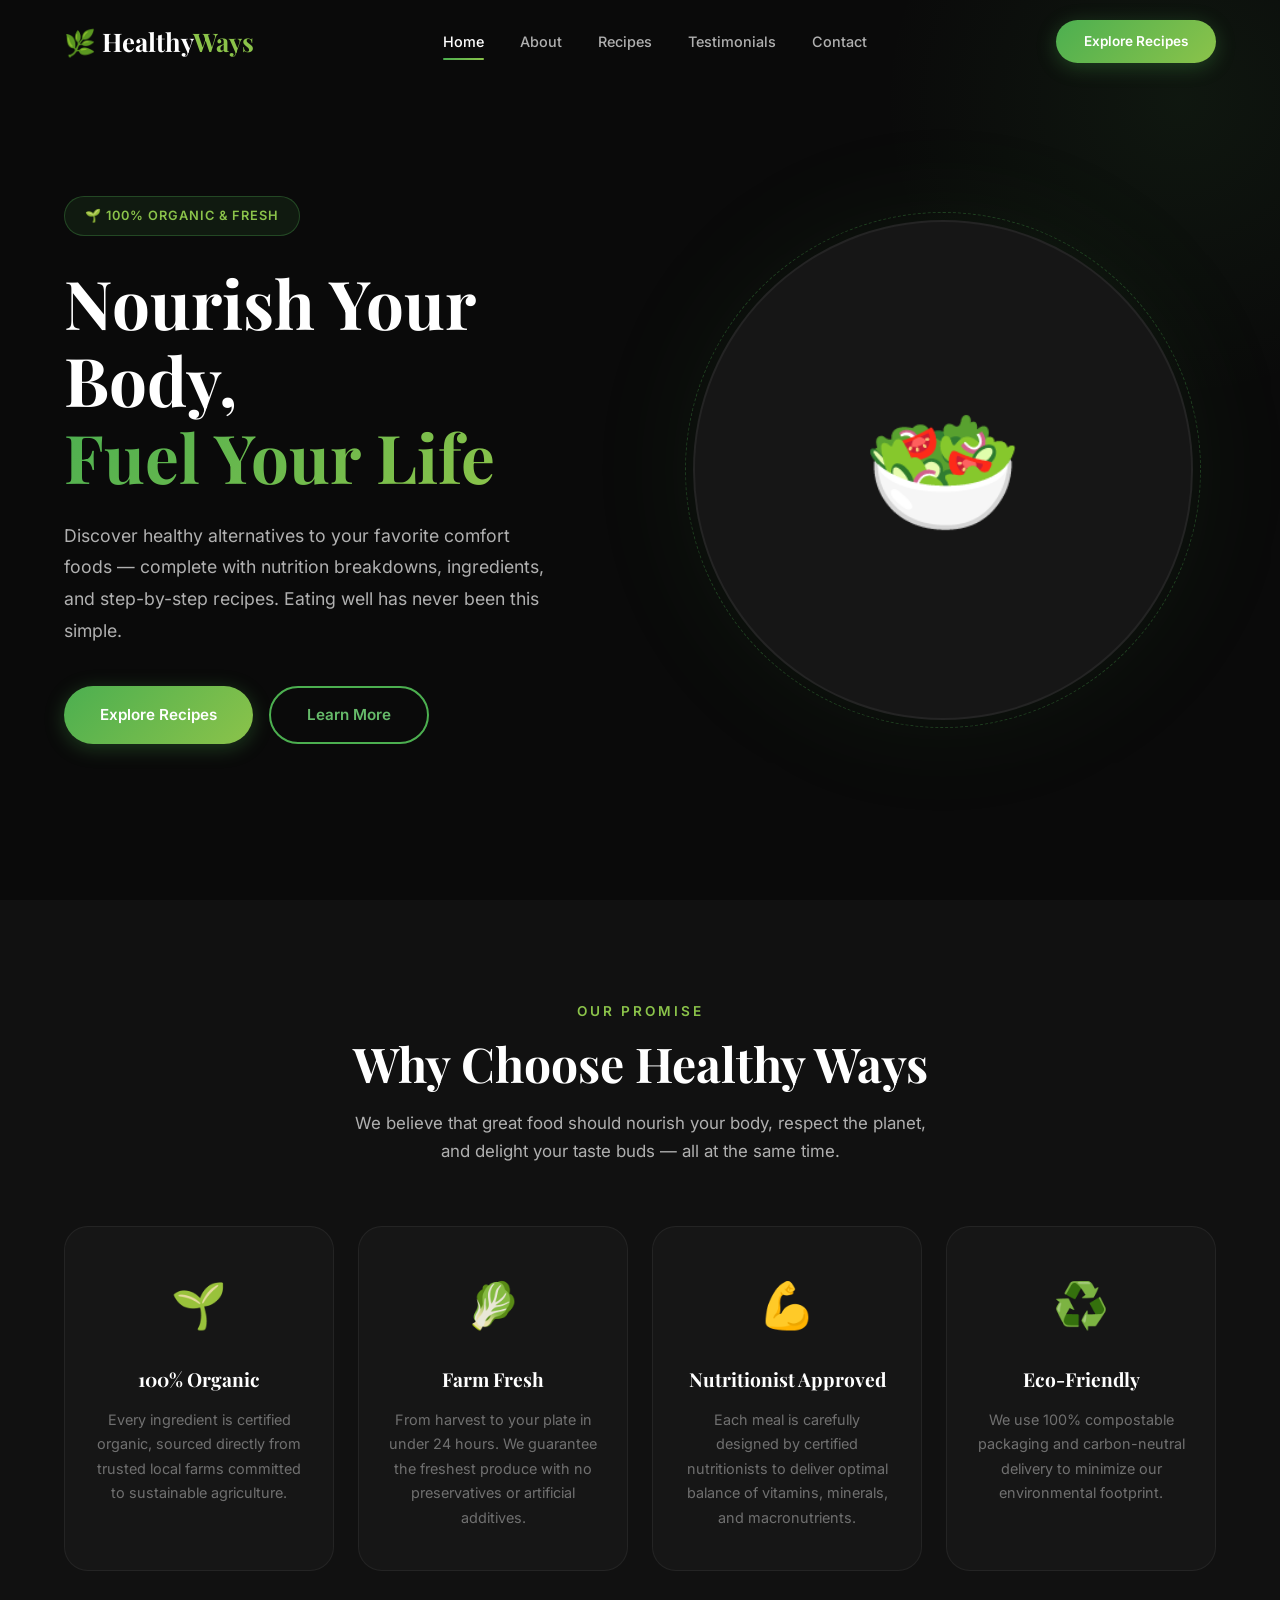
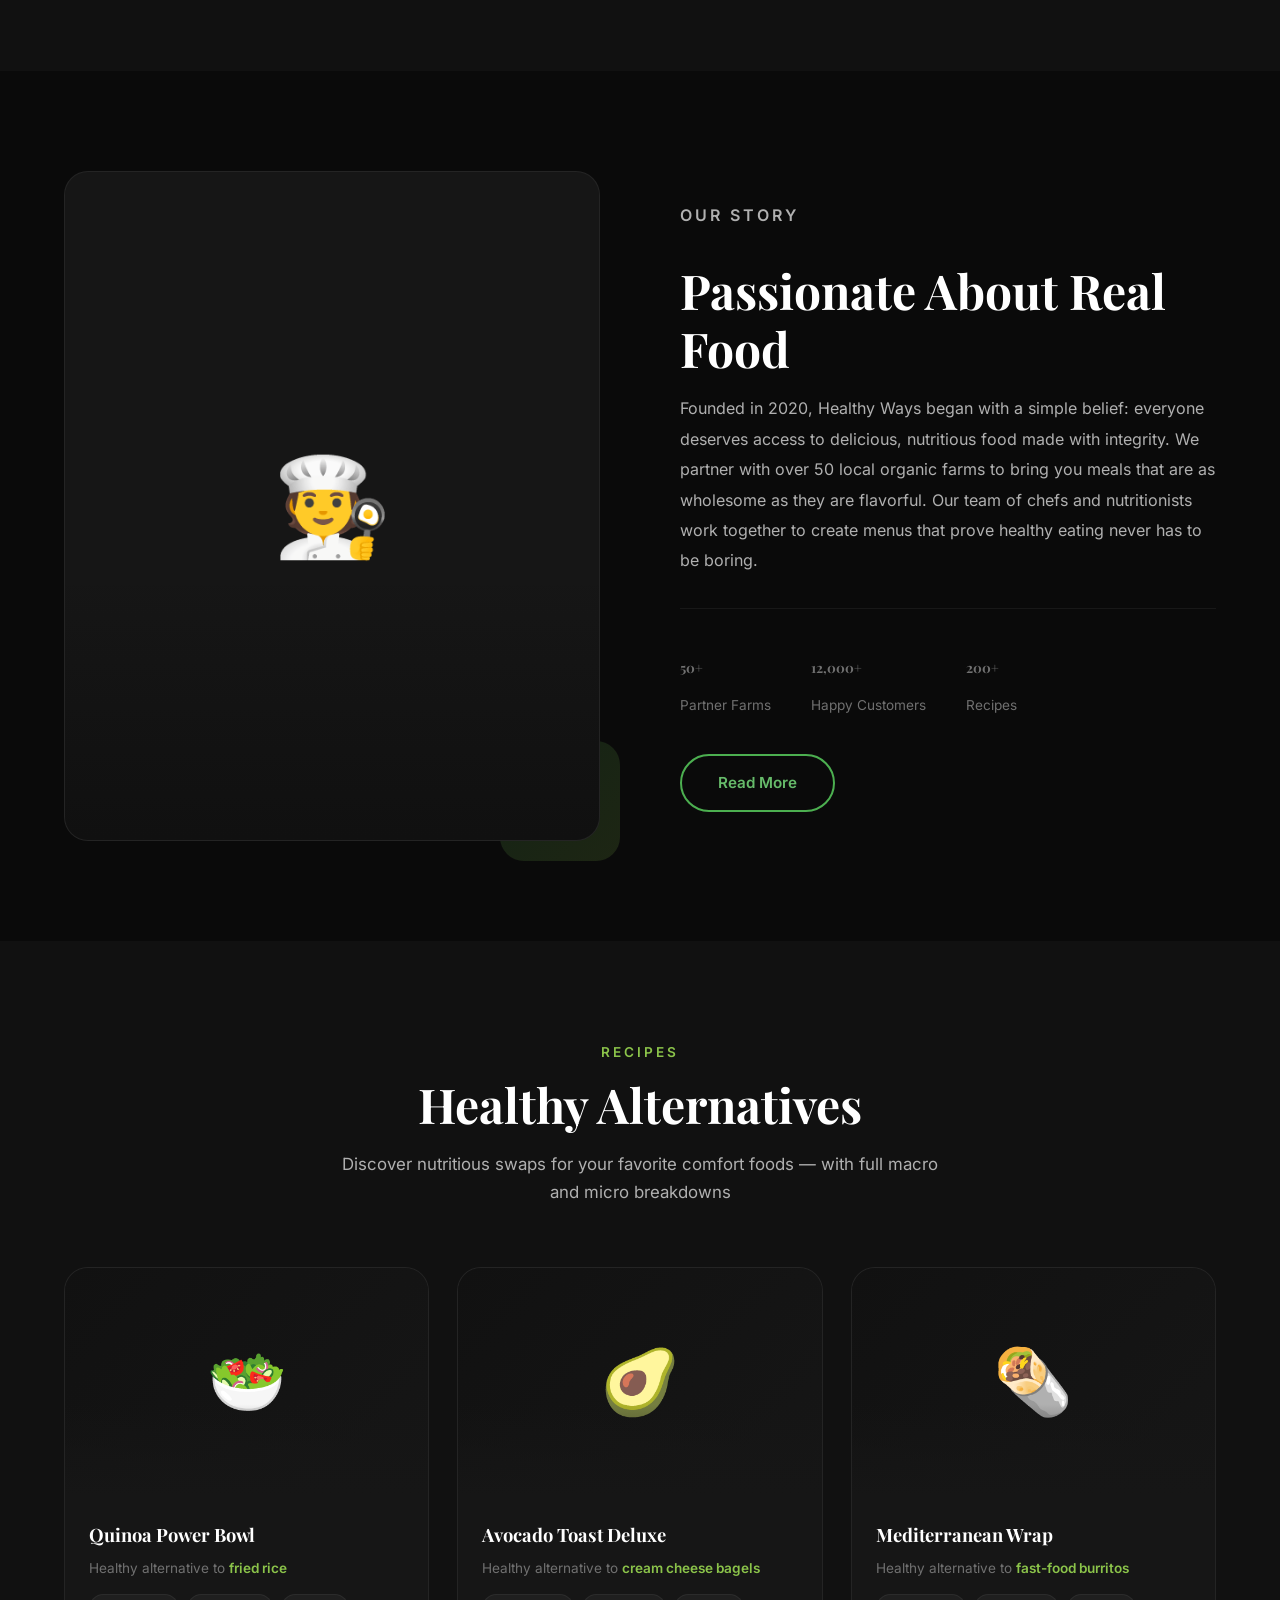
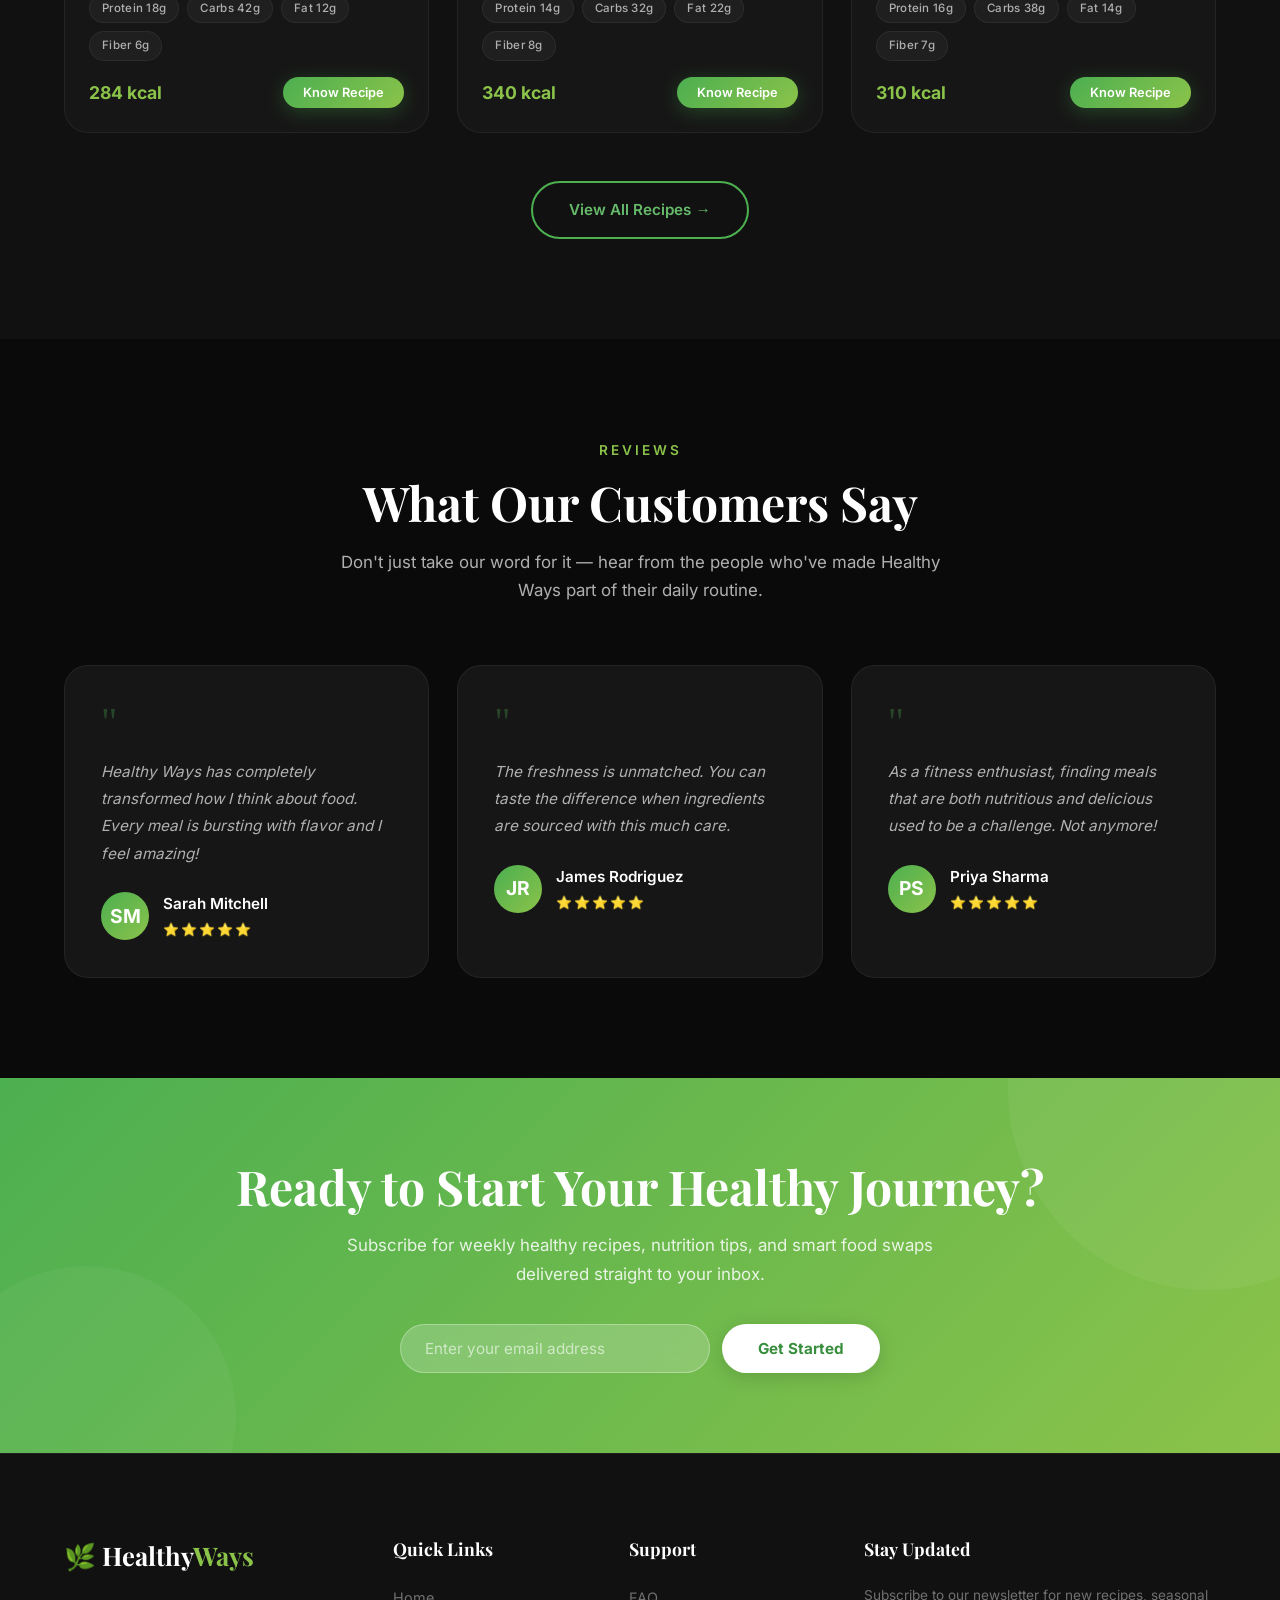
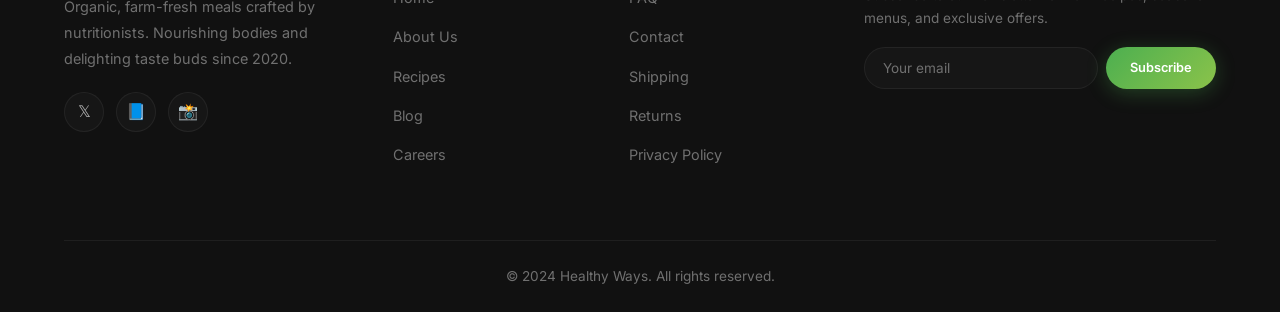
==== commit c86494e0: "update: The website has come to life" ====
--- a/index.html
+++ b/index.html
@@ -5,13 +5,12 @@
   <meta name="viewport" content="width=device-width, initial-scale=1.0">
   <meta name="description" content="Healthy Ways — Organic, farm-fresh meals crafted by nutritionists. Discover delicious food that fuels your life.">
   <title>Healthy Ways — Nourish Your Body, Fuel Your Life</title>
-
-  <!-- Google Fonts -->
-  <link rel="preconnect" href="https://fonts.googleapis.com">
-  <link rel="preconnect" href="https://fonts.gstatic.com" crossorigin>
-  <link href="https://fonts.googleapis.com/css2?family=Inter:wght@300;400;500;600;700&family=Playfair+Display:wght@400;700&display=swap" rel="stylesheet">
-
-  <!-- Stylesheet -->
+  <link rel="icon" href="data:image/svg+xml,<svg xmlns='http://www.w3.org/2000/svg' viewBox='0 0 100 100'><text y='.9em' font-size='90'>🌿</text></svg>">
+  <meta name="theme-color" content="#0a0a0a">
+  <meta property="og:title" content="Healthy Ways — Nourish Your Body, Fuel Your Life">
+  <meta property="og:description" content="Discover healthy alternatives to your favorite comfort foods — complete with nutrition breakdowns and step-by-step recipes.">
+  <meta property="og:type" content="website">
+
   <link rel="stylesheet" href="css/style.css">
 </head>
 <body>
@@ -246,7 +245,6 @@
     <div class="container">
       <div class="footer-grid">
 
-        <!-- Brand -->
         <div class="footer-brand">
           <a href="#" class="nav-logo">🌿 Healthy<span>Ways</span></a>
           <p>Organic, farm-fresh meals crafted by nutritionists. Nourishing bodies and delighting taste buds since 2020.</p>
@@ -257,7 +255,6 @@
           </div>
         </div>
 
-        <!-- Quick Links -->
         <div class="footer-col">
           <h4>Quick Links</h4>
           <ul>
@@ -269,7 +266,6 @@
           </ul>
         </div>
 
-        <!-- Support -->
         <div class="footer-col">
           <h4>Support</h4>
           <ul>
@@ -281,7 +277,6 @@
           </ul>
         </div>
 
-        <!-- Newsletter -->
         <div class="footer-col footer-newsletter">
           <h4>Stay Updated</h4>
           <p>Subscribe to our newsletter for new recipes, seasonal menus, and exclusive offers.</p>
@@ -322,6 +317,14 @@
           <ul></ul>
         </div>
       </div>
+      <div class="recipe-modal-servings">
+        <span>Servings:</span>
+        <div class="servings-control">
+          <button type="button" class="serving-btn" id="servingDec" aria-label="Decrease servings">−</button>
+          <span class="serving-count" id="servingCount">1</span>
+          <button type="button" class="serving-btn" id="servingInc" aria-label="Increase servings">+</button>
+        </div>
+      </div>
       <div class="recipe-modal-kcal"></div>
       <div class="recipe-modal-ingredients">
         <h4>Ingredients</h4>
@@ -334,7 +337,6 @@
     </div>
   </div>
 
-  <!-- JavaScript -->
   <script src="js/main.js"></script>
 </body>
 </html>
--- a/css/style.css
+++ b/css/style.css
@@ -2,9 +2,33 @@
    Healthy Ways — Dark Theme Stylesheet
    ============================================ */
 
+/* ============================================
+   SELF-HOSTED FONTS
+   ============================================ */
+@font-face {
+  font-family: 'Inter';
+  font-style: normal;
+  font-weight: 100 900;
+  font-display: swap;
+  src: url('../fonts/inter-latin.woff2') format('woff2');
+  unicode-range: U+0000-00FF, U+0131, U+0152-0153, U+02BB-02BC, U+02C6, U+02DA,
+    U+02DC, U+0304, U+0308, U+0329, U+2000-206F, U+20AC, U+2122, U+2191,
+    U+2193, U+2212, U+2215, U+FEFF, U+FFFD;
+}
+
+@font-face {
+  font-family: 'Playfair Display';
+  font-style: normal;
+  font-weight: 700;
+  font-display: swap;
+  src: url('../fonts/playfair-display-700.woff2') format('woff2');
+  unicode-range: U+0000-00FF, U+0131, U+0152-0153, U+02BB-02BC, U+02C6, U+02DA,
+    U+02DC, U+0304, U+0308, U+0329, U+2000-206F, U+20AC, U+2122, U+2191,
+    U+2193, U+2212, U+2215, U+FEFF, U+FFFD;
+}
+
 /* --- Custom Properties --- */
 :root {
-  /* Colors */
   --bg-primary: #0a0a0a;
   --bg-secondary: #111111;
   --bg-card: #161616;
@@ -26,11 +50,9 @@
   --border-color: rgba(255, 255, 255, 0.06);
   --border-accent: rgba(76, 175, 80, 0.3);
 
-  /* Typography */
   --font-heading: 'Playfair Display', Georgia, serif;
   --font-body: 'Inter', -apple-system, BlinkMacSystemFont, sans-serif;
 
-  /* Spacing */
   --section-padding: 100px 0;
   --container-max: 1200px;
   --gap: 24px;
@@ -39,7 +61,6 @@
   --radius-lg: 24px;
   --radius-pill: 50px;
 
-  /* Transitions */
   --transition: 0.3s ease;
   --transition-slow: 0.5s ease;
 }
@@ -1190,6 +1211,56 @@
 .recipe-modal-nutrition li span:last-child {
   font-weight: 600;
   color: var(--text-primary);
+}
+
+.recipe-modal-servings {
+  display: flex;
+  align-items: center;
+  justify-content: space-between;
+  padding: 10px 16px;
+  background: var(--bg-card);
+  border: 1px solid var(--border-color);
+  border-radius: var(--radius-sm);
+  margin-bottom: 12px;
+  font-size: 0.95rem;
+  font-weight: 500;
+  color: var(--text-primary);
+}
+
+.servings-control {
+  display: flex;
+  align-items: center;
+  gap: 12px;
+}
+
+.serving-btn {
+  width: 28px;
+  height: 28px;
+  border-radius: 50%;
+  border: 1px solid var(--border-color);
+  background: var(--bg-secondary);
+  color: var(--text-primary);
+  font-size: 1.1rem;
+  font-weight: bold;
+  display: flex;
+  align-items: center;
+  justify-content: center;
+  cursor: pointer;
+  transition: all var(--transition);
+  line-height: 1;
+}
+
+.serving-btn:hover {
+  border-color: var(--accent);
+  color: var(--accent-lime);
+  background: rgba(76, 175, 80, 0.1);
+}
+
+.serving-count {
+  min-width: 18px;
+  text-align: center;
+  font-weight: 700;
+  color: var(--accent-lime);
 }
 
 .recipe-modal-kcal {
